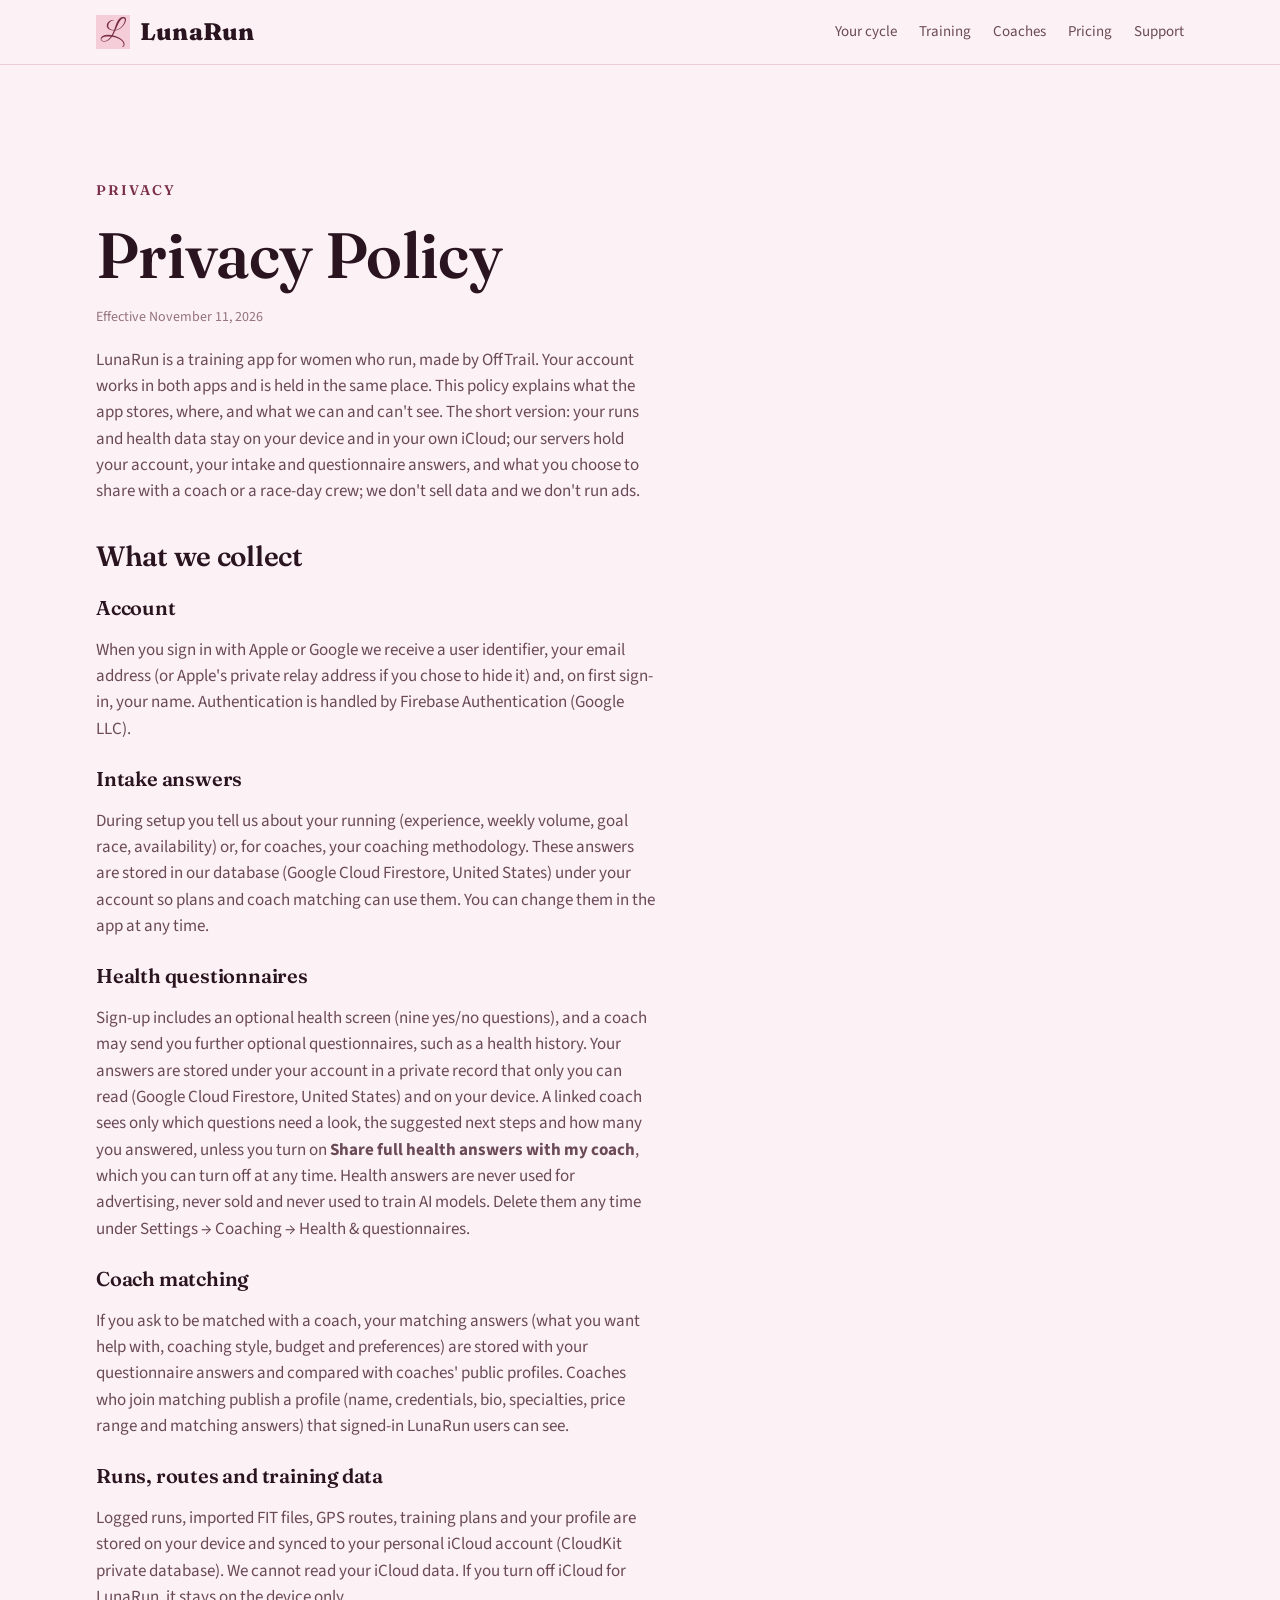
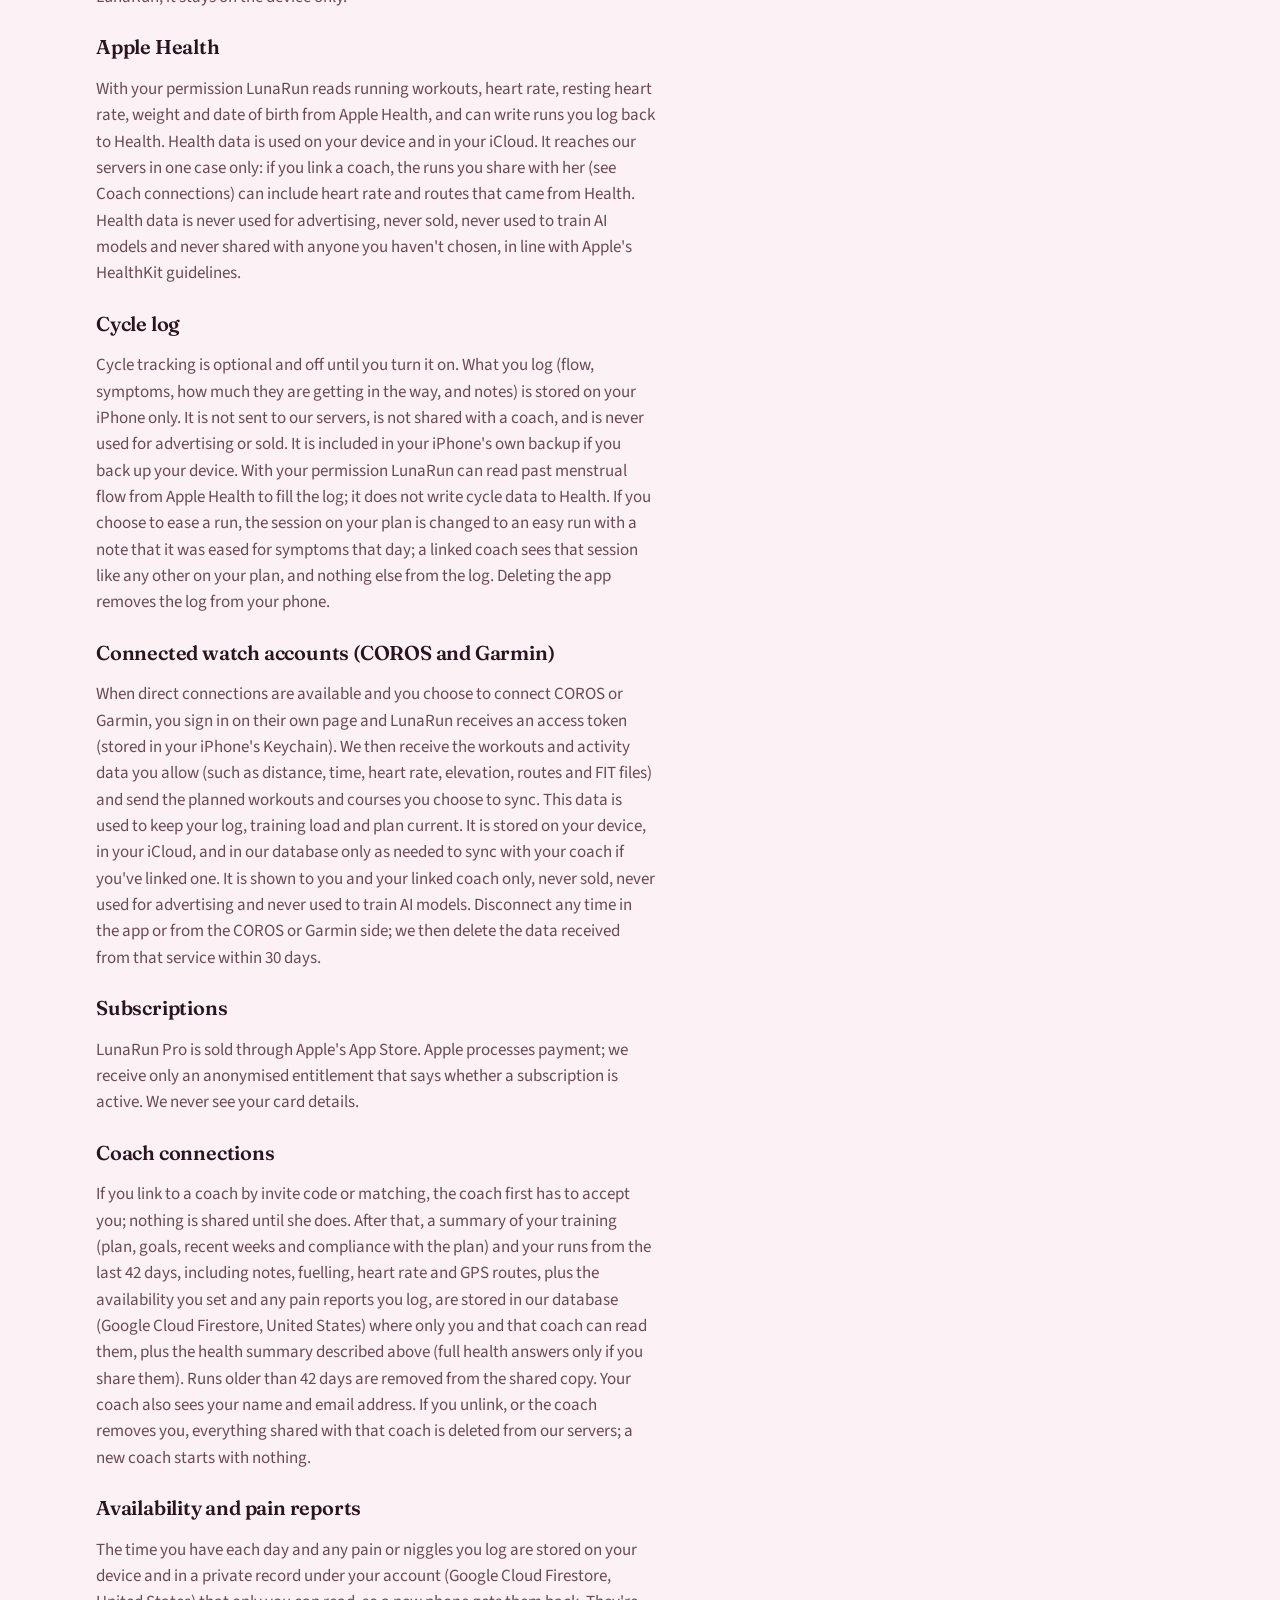
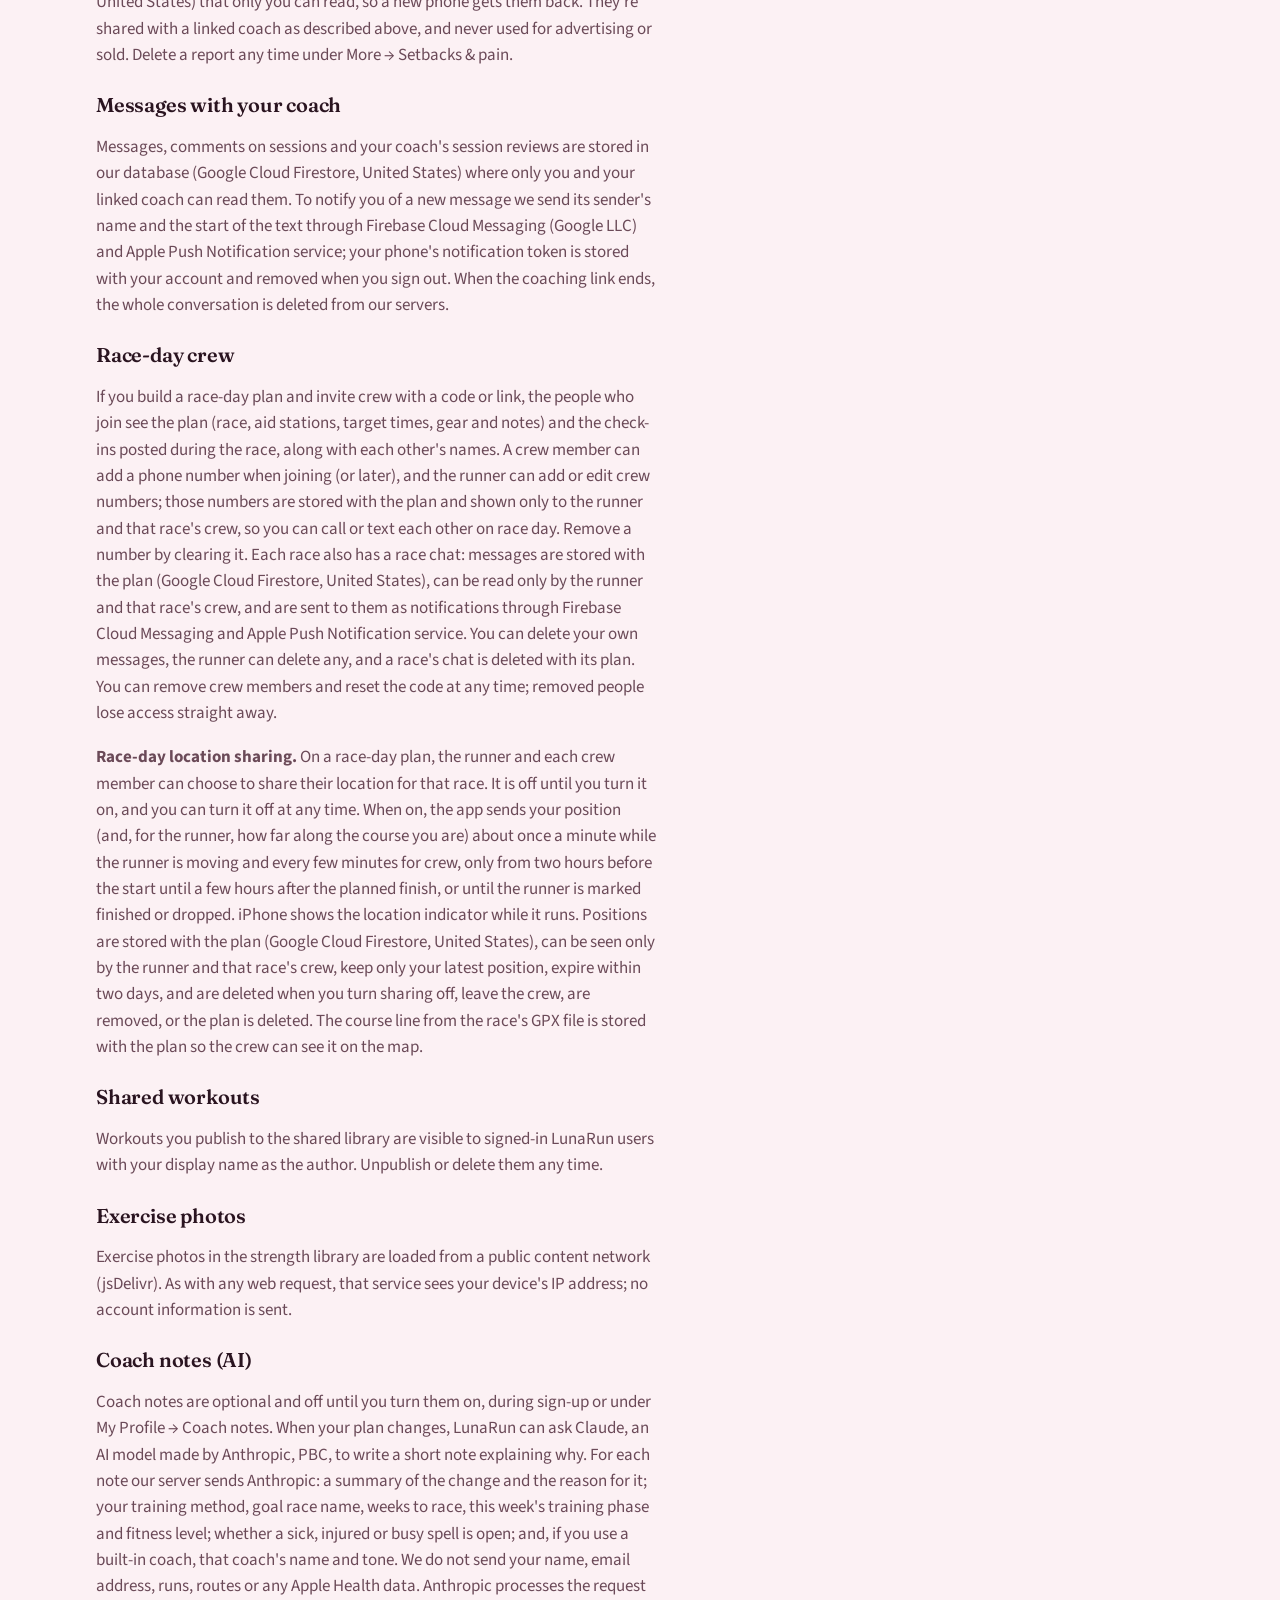
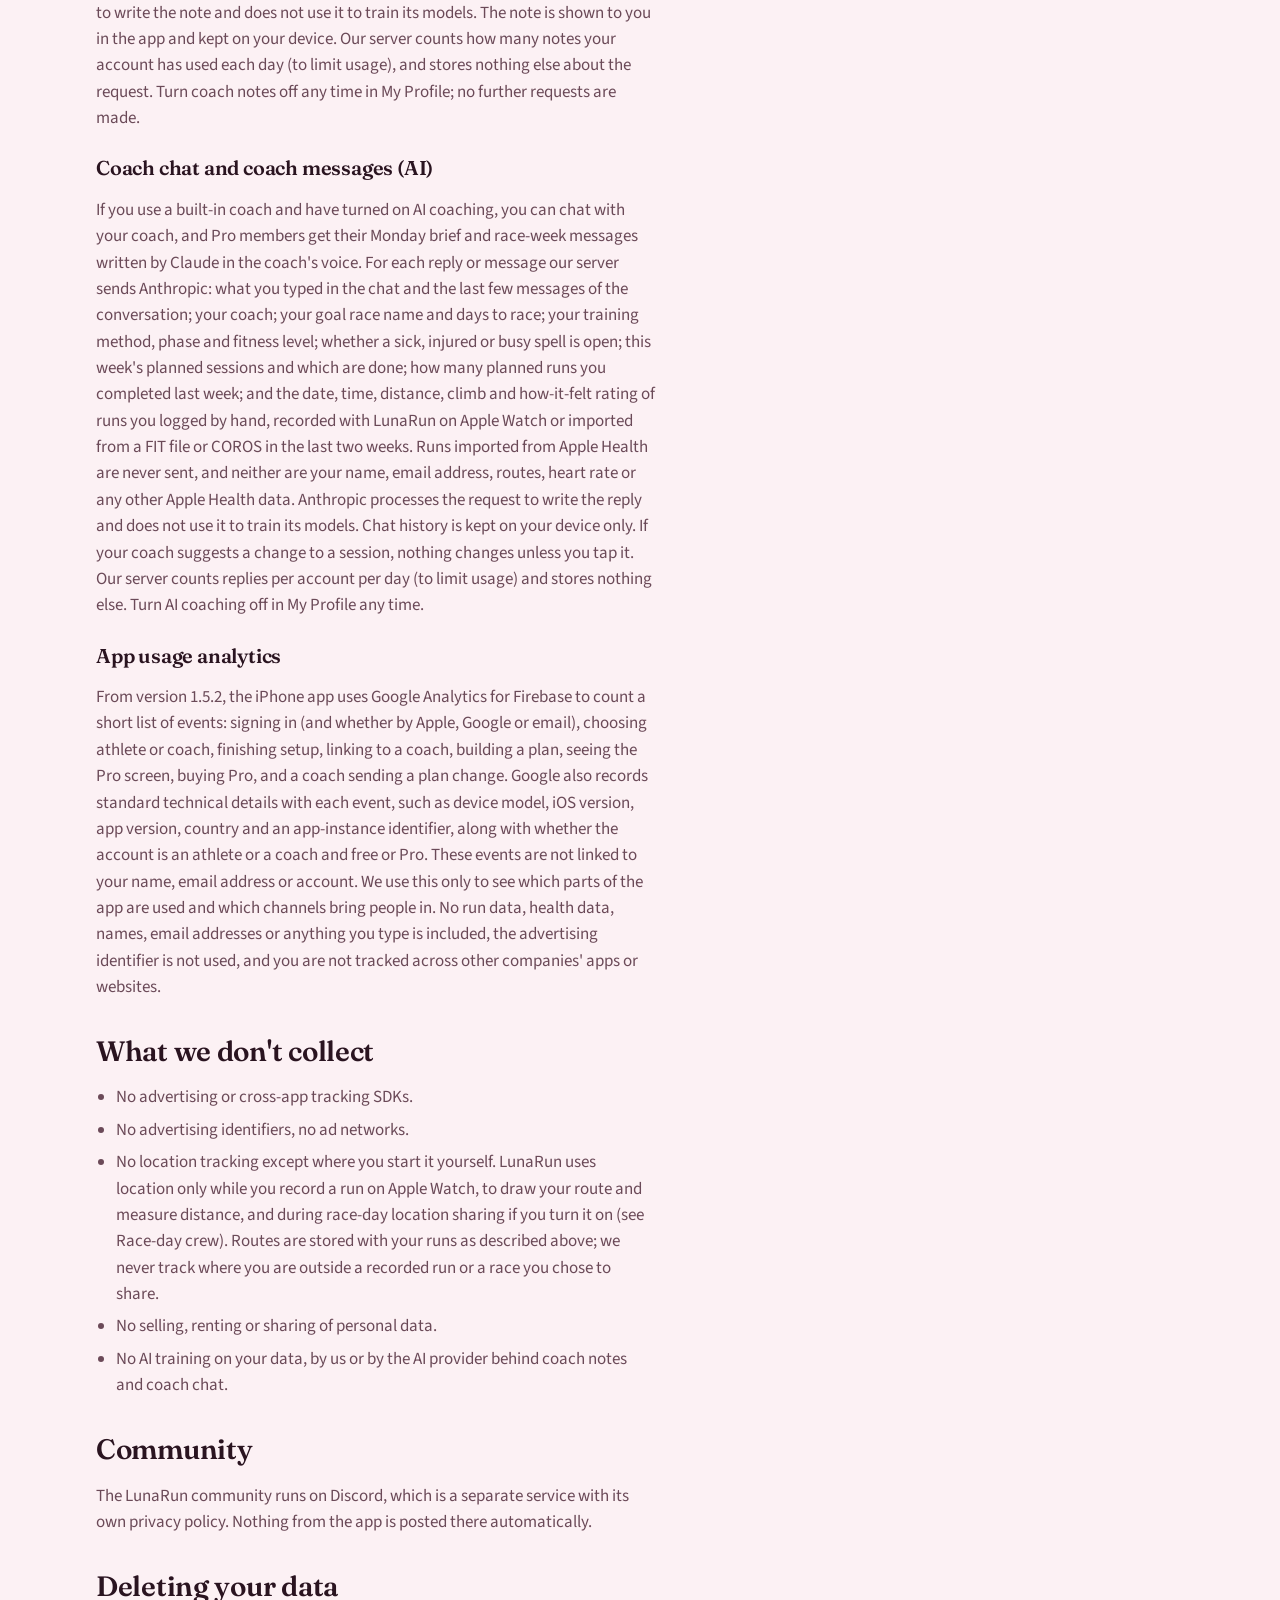
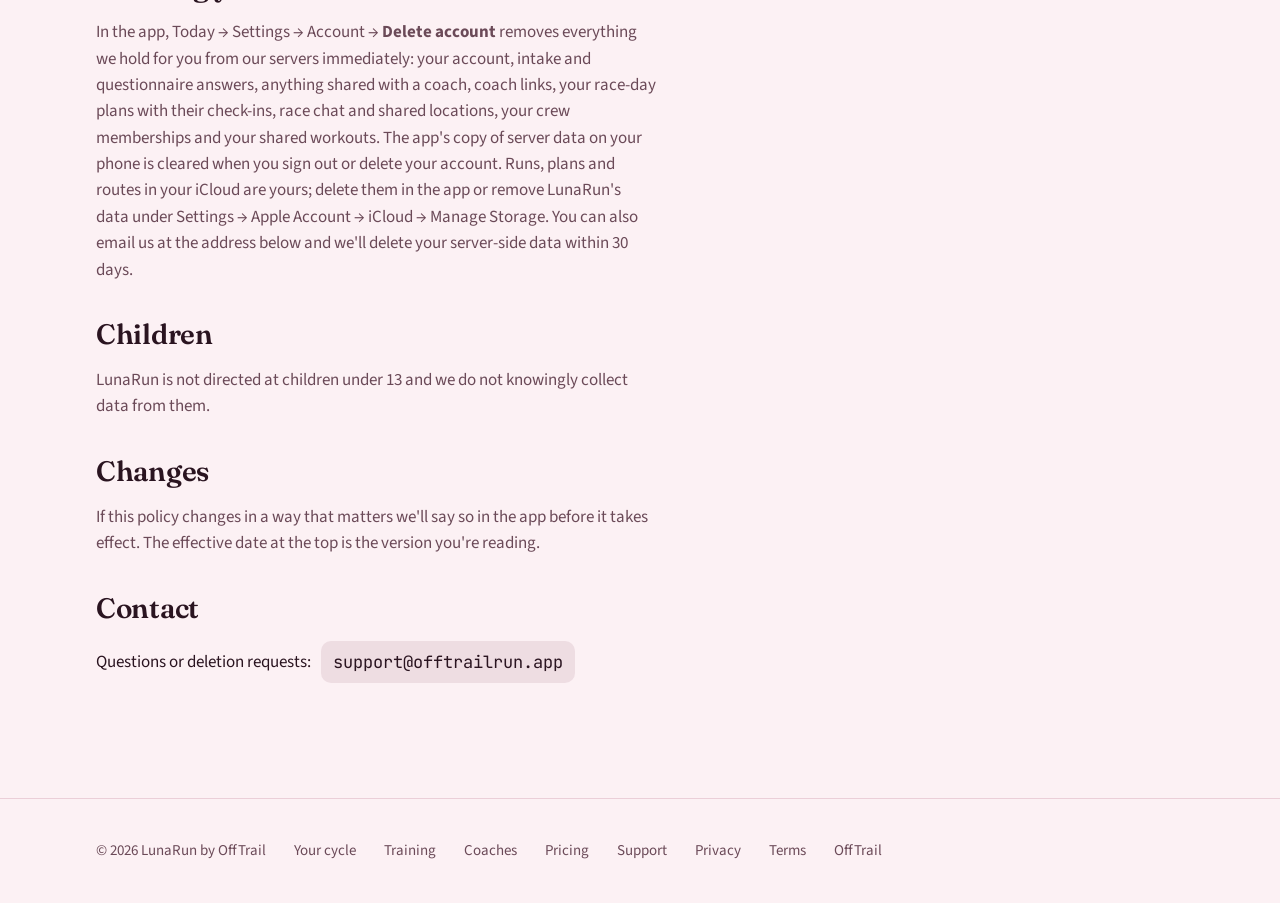
==== privacy.html @ 6b03f303 "LunaRun site" ====
<!doctype html>
<html lang="en">
<head>
<meta charset="utf-8">
<meta name="viewport" content="width=device-width, initial-scale=1, viewport-fit=cover">
<title>Privacy — LunaRun</title>
<meta name="description" content="What LunaRun stores, where, and who can see it. The cycle log stays on your iPhone.">
<meta property="og:title" content="Privacy — LunaRun">
<meta property="og:description" content="What LunaRun stores, where, and who can see it. The cycle log stays on your iPhone.">
<link rel="icon" href="favicon.png">
<link rel="apple-touch-icon" href="icon-180.png">
<link rel="preconnect" href="https://fonts.googleapis.com">
<link rel="preconnect" href="https://fonts.gstatic.com" crossorigin>
<link rel="stylesheet" href="https://fonts.googleapis.com/css2?family=Fraunces:opsz,wght@9..144,500;9..144,600&family=Source+Sans+3:wght@400;600&family=JetBrains+Mono:wght@500;700&display=swap">
<link rel="stylesheet" href="styles.css">
</head>
<body>
<div class="page">

<header class="nav">
  <div class="wrap">
    <a class="brand" href="index.html"><img src="logo.png" alt="" width="34" height="34">LunaRun</a>
    <nav class="nav-links" aria-label="Site">
      <a href="index.html#cycle">Your cycle</a>
      <a href="index.html#training">Training</a>
      <a href="index.html#coaches">Coaches</a>
      <a href="index.html#pricing">Pricing</a>
      <a href="support.html">Support</a>
    </nav>
  </div>
</header>


<section class="band">
  <div class="wrap">
    <div class="prose">
      <span class="eyebrow">Privacy</span>
      <h1>Privacy Policy</h1>
      <p class="updated">Effective November 11, 2026</p>

      <p>LunaRun is a training app for women who run, made by OffTrail. Your account works in both apps and is held in the same place. This policy explains what the app stores, where, and what we can and can't see. The short version: your runs and health data stay on your device and in your own iCloud; our servers hold your account, your intake and questionnaire answers, and what you choose to share with a coach or a race-day crew; we don't sell data and we don't run ads.</p>

      <h2>What we collect</h2>
      <h3>Account</h3>
      <p>When you sign in with Apple or Google we receive a user identifier, your email address (or Apple's private relay address if you chose to hide it) and, on first sign-in, your name. Authentication is handled by Firebase Authentication (Google LLC).</p>
      <h3>Intake answers</h3>
      <p>During setup you tell us about your running (experience, weekly volume, goal race, availability) or, for coaches, your coaching methodology. These answers are stored in our database (Google Cloud Firestore, United States) under your account so plans and coach matching can use them. You can change them in the app at any time.</p>
      <h3>Health questionnaires</h3>
      <p>Sign-up includes an optional health screen (nine yes/no questions), and a coach may send you further optional questionnaires, such as a health history. Your answers are stored under your account in a private record that only you can read (Google Cloud Firestore, United States) and on your device. A linked coach sees only which questions need a look, the suggested next steps and how many you answered, unless you turn on <strong>Share full health answers with my coach</strong>, which you can turn off at any time. Health answers are never used for advertising, never sold and never used to train AI models. Delete them any time under Settings → Coaching → Health &amp; questionnaires.</p>
      <h3>Coach matching</h3>
      <p>If you ask to be matched with a coach, your matching answers (what you want help with, coaching style, budget and preferences) are stored with your questionnaire answers and compared with coaches' public profiles. Coaches who join matching publish a profile (name, credentials, bio, specialties, price range and matching answers) that signed-in LunaRun users can see.</p>
      <h3>Runs, routes and training data</h3>
      <p>Logged runs, imported FIT files, GPS routes, training plans and your profile are stored on your device and synced to your personal iCloud account (CloudKit private database). We cannot read your iCloud data. If you turn off iCloud for LunaRun, it stays on the device only.</p>
      <h3>Apple Health</h3>
      <p>With your permission LunaRun reads running workouts, heart rate, resting heart rate, weight and date of birth from Apple Health, and can write runs you log back to Health. Health data is used on your device and in your iCloud. It reaches our servers in one case only: if you link a coach, the runs you share with her (see Coach connections) can include heart rate and routes that came from Health. Health data is never used for advertising, never sold, never used to train AI models and never shared with anyone you haven't chosen, in line with Apple's HealthKit guidelines.</p>
      <h3>Cycle log</h3>
      <p>Cycle tracking is optional and off until you turn it on. What you log (flow, symptoms, how much they are getting in the way, and notes) is stored on your iPhone only. It is not sent to our servers, is not shared with a coach, and is never used for advertising or sold. It is included in your iPhone's own backup if you back up your device. With your permission LunaRun can read past menstrual flow from Apple Health to fill the log; it does not write cycle data to Health. If you choose to ease a run, the session on your plan is changed to an easy run with a note that it was eased for symptoms that day; a linked coach sees that session like any other on your plan, and nothing else from the log. Deleting the app removes the log from your phone.</p>
      <h3>Connected watch accounts (COROS and Garmin)</h3>
      <p>When direct connections are available and you choose to connect COROS or Garmin, you sign in on their own page and LunaRun receives an access token (stored in your iPhone's Keychain). We then receive the workouts and activity data you allow (such as distance, time, heart rate, elevation, routes and FIT files) and send the planned workouts and courses you choose to sync. This data is used to keep your log, training load and plan current. It is stored on your device, in your iCloud, and in our database only as needed to sync with your coach if you've linked one. It is shown to you and your linked coach only, never sold, never used for advertising and never used to train AI models. Disconnect any time in the app or from the COROS or Garmin side; we then delete the data received from that service within 30 days.</p>
      <h3>Subscriptions</h3>
      <p>LunaRun Pro is sold through Apple's App Store. Apple processes payment; we receive only an anonymised entitlement that says whether a subscription is active. We never see your card details.</p>
      <h3>Coach connections</h3>
      <p>If you link to a coach by invite code or matching, the coach first has to accept you; nothing is shared until she does. After that, a summary of your training (plan, goals, recent weeks and compliance with the plan) and your runs from the last 42 days, including notes, fuelling, heart rate and GPS routes, plus the availability you set and any pain reports you log, are stored in our database (Google Cloud Firestore, United States) where only you and that coach can read them, plus the health summary described above (full health answers only if you share them). Runs older than 42 days are removed from the shared copy. Your coach also sees your name and email address. If you unlink, or the coach removes you, everything shared with that coach is deleted from our servers; a new coach starts with nothing.</p>
      <h3>Availability and pain reports</h3>
      <p>The time you have each day and any pain or niggles you log are stored on your device and in a private record under your account (Google Cloud Firestore, United States) that only you can read, so a new phone gets them back. They're shared with a linked coach as described above, and never used for advertising or sold. Delete a report any time under More → Setbacks &amp; pain.</p>
      <h3>Messages with your coach</h3>
      <p>Messages, comments on sessions and your coach's session reviews are stored in our database (Google Cloud Firestore, United States) where only you and your linked coach can read them. To notify you of a new message we send its sender's name and the start of the text through Firebase Cloud Messaging (Google LLC) and Apple Push Notification service; your phone's notification token is stored with your account and removed when you sign out. When the coaching link ends, the whole conversation is deleted from our servers.</p>
      <h3>Race-day crew</h3>
      <p>If you build a race-day plan and invite crew with a code or link, the people who join see the plan (race, aid stations, target times, gear and notes) and the check-ins posted during the race, along with each other's names. A crew member can add a phone number when joining (or later), and the runner can add or edit crew numbers; those numbers are stored with the plan and shown only to the runner and that race's crew, so you can call or text each other on race day. Remove a number by clearing it. Each race also has a race chat: messages are stored with the plan (Google Cloud Firestore, United States), can be read only by the runner and that race's crew, and are sent to them as notifications through Firebase Cloud Messaging and Apple Push Notification service. You can delete your own messages, the runner can delete any, and a race's chat is deleted with its plan. You can remove crew members and reset the code at any time; removed people lose access straight away.</p>
      <p><strong>Race-day location sharing.</strong> On a race-day plan, the runner and each crew member can choose to share their location for that race. It is off until you turn it on, and you can turn it off at any time. When on, the app sends your position (and, for the runner, how far along the course you are) about once a minute while the runner is moving and every few minutes for crew, only from two hours before the start until a few hours after the planned finish, or until the runner is marked finished or dropped. iPhone shows the location indicator while it runs. Positions are stored with the plan (Google Cloud Firestore, United States), can be seen only by the runner and that race's crew, keep only your latest position, expire within two days, and are deleted when you turn sharing off, leave the crew, are removed, or the plan is deleted. The course line from the race's GPX file is stored with the plan so the crew can see it on the map.</p>
      <h3>Shared workouts</h3>
      <p>Workouts you publish to the shared library are visible to signed-in LunaRun users with your display name as the author. Unpublish or delete them any time.</p>
      <h3>Exercise photos</h3>
      <p>Exercise photos in the strength library are loaded from a public content network (jsDelivr). As with any web request, that service sees your device's IP address; no account information is sent.</p>
      <h3>Coach notes (AI)</h3>
      <p>Coach notes are optional and off until you turn them on, during sign-up or under My Profile → Coach notes. When your plan changes, LunaRun can ask Claude, an AI model made by Anthropic, PBC, to write a short note explaining why. For each note our server sends Anthropic: a summary of the change and the reason for it; your training method, goal race name, weeks to race, this week's training phase and fitness level; whether a sick, injured or busy spell is open; and, if you use a built-in coach, that coach's name and tone. We do not send your name, email address, runs, routes or any Apple Health data. Anthropic processes the request to write the note and does not use it to train its models. The note is shown to you in the app and kept on your device. Our server counts how many notes your account has used each day (to limit usage), and stores nothing else about the request. Turn coach notes off any time in My Profile; no further requests are made.</p>

      <h3>Coach chat and coach messages (AI)</h3>
      <p>If you use a built-in coach and have turned on AI coaching, you can chat with your coach, and Pro members get their Monday brief and race-week messages written by Claude in the coach's voice. For each reply or message our server sends Anthropic: what you typed in the chat and the last few messages of the conversation; your coach; your goal race name and days to race; your training method, phase and fitness level; whether a sick, injured or busy spell is open; this week's planned sessions and which are done; how many planned runs you completed last week; and the date, time, distance, climb and how-it-felt rating of runs you logged by hand, recorded with LunaRun on Apple Watch or imported from a FIT file or COROS in the last two weeks. Runs imported from Apple Health are never sent, and neither are your name, email address, routes, heart rate or any other Apple Health data. Anthropic processes the request to write the reply and does not use it to train its models. Chat history is kept on your device only. If your coach suggests a change to a session, nothing changes unless you tap it. Our server counts replies per account per day (to limit usage) and stores nothing else. Turn AI coaching off in My Profile any time.</p>

      <h3>App usage analytics</h3>
      <p>From version 1.5.2, the iPhone app uses Google Analytics for Firebase to count a short list of events: signing in (and whether by Apple, Google or email), choosing athlete or coach, finishing setup, linking to a coach, building a plan, seeing the Pro screen, buying Pro, and a coach sending a plan change. Google also records standard technical details with each event, such as device model, iOS version, app version, country and an app-instance identifier, along with whether the account is an athlete or a coach and free or Pro. These events are not linked to your name, email address or account. We use this only to see which parts of the app are used and which channels bring people in. No run data, health data, names, email addresses or anything you type is included, the advertising identifier is not used, and you are not tracked across other companies' apps or websites.</p>

      <h2>What we don't collect</h2>
      <ul>
        <li>No advertising or cross-app tracking SDKs.</li>
        <li>No advertising identifiers, no ad networks.</li>
        <li>No location tracking except where you start it yourself. LunaRun uses location only while you record a run on Apple Watch, to draw your route and measure distance, and during race-day location sharing if you turn it on (see Race-day crew). Routes are stored with your runs as described above; we never track where you are outside a recorded run or a race you chose to share.</li>
        <li>No selling, renting or sharing of personal data.</li>
        <li>No AI training on your data, by us or by the AI provider behind coach notes and coach chat.</li>
      </ul>

      <h2>Community</h2>
      <p>The LunaRun community runs on Discord, which is a separate service with its own privacy policy. Nothing from the app is posted there automatically.</p>

      <h2>Deleting your data</h2>
      <p>In the app, Today → Settings → Account → <strong>Delete account</strong> removes everything we hold for you from our servers immediately: your account, intake and questionnaire answers, anything shared with a coach, coach links, your race-day plans with their check-ins, race chat and shared locations, your crew memberships and your shared workouts. The app's copy of server data on your phone is cleared when you sign out or delete your account. Runs, plans and routes in your iCloud are yours; delete them in the app or remove LunaRun's data under Settings → Apple Account → iCloud → Manage Storage. You can also email us at the address below and we'll delete your server-side data within 30 days.</p>

      <h2>Children</h2>
      <p>LunaRun is not directed at children under 13 and we do not knowingly collect data from them.</p>

      <h2>Changes</h2>
      <p>If this policy changes in a way that matters we'll say so in the app before it takes effect. The effective date at the top is the version you're reading.</p>

      <h2>Contact</h2>
      <div class="contact"><span>Questions or deletion requests:</span><span class="addr">support@offtrailrun.app</span></div>
    </div>
  </div>
</section>


<footer class="footer">
  <div class="wrap">
    <span>© 2026 LunaRun by OffTrail</span>
    <a href="index.html#cycle">Your cycle</a>
    <a href="index.html#training">Training</a>
    <a href="index.html#coaches">Coaches</a>
    <a href="index.html#pricing">Pricing</a>
    <a href="support.html">Support</a>
    <a href="privacy.html">Privacy</a>
    <a href="terms.html">Terms</a>
    <a href="https://offtrailrun.app/">OffTrail</a>
  </div>
</footer>

</div>
</body>
</html>
---- styles.css ----
/* LunaRun — site styles.
   Layout: a single column of full-width bands over a topographic map canvas;
   content sits in a 1120px measure, phone-first.
   Dark-first (the app is dark); a light theme follows the viewer's setting. */

/* LunaRun palette, from the app's Theme: plum on blush in light, blush on
   deep plum in dark. Light-first; dark follows the viewer's setting. */
:root {
  --bg: #FCF1F4; --bg-2: #F7E4EA; --surface: #FFFFFF; --line: #EBCFD8;
  --fg: #2A1420; --fg-2: #6B4A58; --fg-3: #94727F;
  --accent: #7A2E4A; --accent-ink: #FFFFFF; --accent-soft: rgba(122, 46, 74, 0.10);
  --good: #10B981; --info: #3B82F6; --topo: rgba(122, 46, 74, 0.10);
  --display: "Fraunces", Georgia, "Times New Roman", serif;
  --body: "Source Sans 3", "Helvetica Neue", Arial, sans-serif;
  --mono: "JetBrains Mono", "SF Mono", Menlo, Consolas, monospace;
  --measure: 1120px; --radius: 18px;
  color-scheme: light;
}
@media (prefers-color-scheme: dark) {
  :root:not([data-theme="light"]) {
    --bg: #1A0F14; --bg-2: #22141B; --surface: #2B1922; --line: #45293A;
    --fg: #FBEFF3; --fg-2: #CDAFBB; --fg-3: #94727F;
    --accent: #F2A7BE; --accent-ink: #2A0F1B; --accent-soft: rgba(242, 167, 190, 0.14); --topo: rgba(242, 167, 190, 0.10);
    color-scheme: dark;
  }
}
:root[data-theme="dark"] {
  --bg: #1A0F14; --bg-2: #22141B; --surface: #2B1922; --line: #45293A;
  --fg: #FBEFF3; --fg-2: #CDAFBB; --fg-3: #94727F;
  --accent: #F2A7BE; --accent-ink: #2A0F1B; --accent-soft: rgba(242, 167, 190, 0.14); --topo: rgba(242, 167, 190, 0.10);
  color-scheme: dark;
}

* { box-sizing: border-box; }
html { scroll-behavior: smooth; }
body {
  margin: 0;
  background: var(--bg);
  color: var(--fg);
  font-family: var(--body);
  font-size: 17px;
  line-height: 1.55;
  -webkit-font-smoothing: antialiased;
}
img { max-width: 100%; height: auto; display: block; }
a { color: inherit; }
h1, h2, h3 { font-family: var(--display); line-height: 1.08; margin: 0; text-wrap: balance; letter-spacing: -0.01em; }
h1 { font-size: clamp(40px, 7vw, 80px); font-weight: 600; }
h2 { font-size: clamp(28px, 4.2vw, 46px); font-weight: 600; }
h3 { font-size: 22px; font-weight: 600; }
p { margin: 0; }
.muted { color: var(--fg-2); }
.mono { font-family: var(--mono); font-variant-numeric: tabular-nums; }
.eyebrow {
  font-family: var(--display); font-weight: 600; text-transform: uppercase;
  letter-spacing: 0.14em; font-size: 14px; color: var(--accent);
}

/* Topo canvas sits behind everything */
#topo { position: fixed; inset: 0; width: 100%; height: 100%; z-index: 0; pointer-events: none; }
.page { position: relative; z-index: 1; }

/* Bands and measure */
.band { padding-block: clamp(56px, 9vw, 120px); }
.band.raised { background: color-mix(in srgb, var(--bg-2) 82%, transparent); border-block: 1px solid var(--line); }
.wrap {
  max-width: var(--measure); margin-inline: auto;
  padding-left: max(16px, env(safe-area-inset-left, 0px));
  padding-right: max(16px, env(safe-area-inset-right, 0px));
}

/* Nav */
.nav {
  position: sticky; top: env(safe-area-inset-top, 0px); z-index: 20;
  background: color-mix(in srgb, var(--bg) 78%, transparent);
  backdrop-filter: blur(14px); -webkit-backdrop-filter: blur(14px);
  border-bottom: 1px solid var(--line);
}
.nav .wrap { display: flex; align-items: center; gap: 24px; height: 64px; }
.brand { display: flex; align-items: center; gap: 10px; text-decoration: none; font-family: var(--display); font-weight: 800; font-size: 24px; letter-spacing: 0.01em; }
.brand img { width: 34px; height: 34px; }
.nav-links { display: flex; gap: 22px; margin-left: auto; font-size: 15px; }
.nav-links a { text-decoration: none; color: var(--fg-2); }
.nav-links a:hover { color: var(--fg); }
@media (max-width: 720px) { .nav-links { display: none; } }

/* Buttons */
.btn {
  display: inline-flex; align-items: center; gap: 8px; text-decoration: none;
  font-family: var(--display); font-weight: 700; font-size: 18px; letter-spacing: 0.02em;
  padding: 12px 20px; border-radius: 999px; border: 1px solid transparent; cursor: pointer;
}
.btn-primary { background: var(--accent); color: var(--accent-ink); }
.btn-primary:hover { filter: brightness(1.08); }
.btn-ghost { border-color: var(--line); color: var(--fg); background: color-mix(in srgb, var(--surface) 60%, transparent); }
.btn-ghost:hover { border-color: var(--fg-3); }
.btn:focus-visible, a:focus-visible { outline: 2px solid var(--accent); outline-offset: 3px; }

/* Hero */
.hero .wrap { display: grid; grid-template-columns: 1.15fr 0.85fr; gap: 48px; align-items: center; }
.hero-copy { display: grid; gap: 22px; }
.hero-copy p.lead { font-size: 21px; max-width: 34ch; color: var(--fg-2); }
.hero-ctas { display: flex; flex-wrap: wrap; gap: 12px; }
.hero-note { font-size: 14px; color: var(--fg-3); }
.phone { justify-self: center; width: min(320px, 80vw); position: relative; }
.phone img { border-radius: 40px; border: 1px solid var(--line); box-shadow: 0 30px 80px rgba(0,0,0,0.45); }
.phone::after {
  content: ""; position: absolute; inset: -14% -20% auto; height: 60%;
  background: radial-gradient(closest-side, var(--accent-soft), transparent 70%); z-index: -1;
}
@media (max-width: 860px) { .hero .wrap { grid-template-columns: 1fr; } .phone { margin-top: 12px; } }

/* Feature grid */
.grid { display: grid; gap: 18px; grid-template-columns: repeat(3, minmax(0, 1fr)); }
@media (max-width: 900px) { .grid { grid-template-columns: repeat(2, minmax(0, 1fr)); } }
@media (max-width: 560px) { .grid { grid-template-columns: 1fr; } }
.card {
  background: color-mix(in srgb, var(--surface) 92%, transparent);
  border: 1px solid var(--line); border-radius: var(--radius); padding: 24px;
  display: grid; gap: 10px; align-content: start; min-width: 0;
}
.card .ic {
  width: 44px; height: 44px; border-radius: 12px; display: grid; place-items: center;
  background: var(--accent-soft); color: var(--accent); font-family: var(--mono); font-weight: 700;
}
.card p { color: var(--fg-2); font-size: 16px; }
.section-head { display: grid; gap: 12px; max-width: 60ch; margin-bottom: 40px; }
.section-head p { color: var(--fg-2); font-size: 19px; }

/* Data strip: real units from the methodology */
.strip { display: grid; grid-template-columns: repeat(4, minmax(0,1fr)); gap: 18px; }
@media (max-width: 760px) { .strip { grid-template-columns: repeat(2, minmax(0,1fr)); } }
.stat { border-left: 2px solid var(--accent); padding-left: 16px; display: grid; gap: 4px; }
.stat .n { font-family: var(--display); font-weight: 800; font-size: 44px; line-height: 1; font-variant-numeric: tabular-nums; }
.stat .l { color: var(--fg-2); font-size: 15px; }

/* Two-up (screens + copy) */
.twoup { display: grid; grid-template-columns: 1fr 1fr; gap: 48px; align-items: center; }
.twoup.flip > :first-child { order: 2; }
@media (max-width: 860px) { .twoup { grid-template-columns: 1fr; } .twoup.flip > :first-child { order: 0; } }
.shots { display: flex; gap: 16px; justify-content: center; }
.shots img { width: min(240px, 42vw); border-radius: 28px; border: 1px solid var(--line); box-shadow: 0 20px 50px rgba(0,0,0,0.35); }
.shots img:nth-child(2) { transform: translateY(28px); }
.copy { display: grid; gap: 14px; }
.copy ul { margin: 6px 0 0; padding-left: 18px; color: var(--fg-2); display: grid; gap: 6px; }

/* Pricing */
.plans { display: grid; grid-template-columns: repeat(3, minmax(0,1fr)); gap: 18px; }
@media (max-width: 860px) { .plans { grid-template-columns: 1fr; } }
.plan { position: relative; }
.plan.featured { border-color: var(--accent); box-shadow: 0 0 0 4px var(--accent-soft); }
.plan .price { font-family: var(--display); font-weight: 800; font-size: 48px; line-height: 1; }
.plan .price small { font-size: 18px; font-weight: 600; color: var(--fg-2); }
.plan ul { margin: 8px 0 0; padding-left: 18px; color: var(--fg-2); display: grid; gap: 6px; font-size: 16px; }
.tag { position: absolute; top: -12px; right: 18px; background: var(--accent); color: var(--accent-ink); font-family: var(--display); font-weight: 700; font-size: 13px; letter-spacing: 0.1em; text-transform: uppercase; padding: 4px 10px; border-radius: 999px; }

/* Footer */
.footer { border-top: 1px solid var(--line); padding-block: 40px; font-size: 15px; color: var(--fg-2); }
.footer .wrap { display: flex; flex-wrap: wrap; gap: 18px 28px; align-items: center; }
.footer a { color: var(--fg-2); text-decoration: none; }
.footer a:hover { color: var(--fg); }
.footer .spacer { flex: 1; }

/* Prose pages (privacy, terms, support) */
.prose { max-width: 70ch; display: grid; gap: 18px; }
.prose h1 { font-size: clamp(40px, 6vw, 64px); }
.prose h2 { font-size: 28px; margin-top: 18px; }
.prose h3 { font-size: 20px; margin-top: 8px; }
.prose p, .prose li { color: var(--fg-2); }
.prose ul { padding-left: 20px; display: grid; gap: 6px; margin: 0; }
.prose .updated { color: var(--fg-3); font-size: 14px; }
.prose code { font-family: var(--mono); font-size: 0.92em; background: var(--accent-soft); padding: 1px 6px; border-radius: 6px; color: var(--fg); }
.faq details { border: 1px solid var(--line); border-radius: 12px; padding: 14px 18px; background: color-mix(in srgb, var(--surface) 92%, transparent); }
.faq summary { cursor: pointer; font-weight: 600; color: var(--fg); font-size: 17px; }
.faq details p { margin-top: 10px; }
.faq { display: grid; gap: 10px; }
.contact { display: flex; flex-wrap: wrap; gap: 10px; align-items: center; }
.contact .addr { font-family: var(--mono); background: var(--accent-soft); padding: 8px 12px; border-radius: 10px; user-select: all; }

@media (prefers-reduced-motion: reduce) { html { scroll-behavior: auto; } #topo { display: none; } }

/* LunaRun additions */
.moons { display: flex; gap: clamp(8px, 2vw, 18px); justify-content: center; align-items: center; flex-wrap: wrap; }
.moons svg { width: clamp(40px, 9vw, 76px); height: auto; }
.moons .lit { fill: var(--accent); } .moons .dark { fill: var(--accent-soft); stroke: var(--line); }
.hero-art { display: grid; gap: 22px; justify-items: center; }
.hero-art img { width: min(220px, 50vw); border-radius: 48px; box-shadow: 0 30px 60px -30px rgba(122,46,74,.55); }
.byline { font-size: 14px; color: var(--fg-3); }
.coachlist { display: grid; gap: 14px; grid-template-columns: repeat(5, minmax(0,1fr)); }
@media (max-width: 900px) { .coachlist { grid-template-columns: repeat(2, minmax(0,1fr)); } }
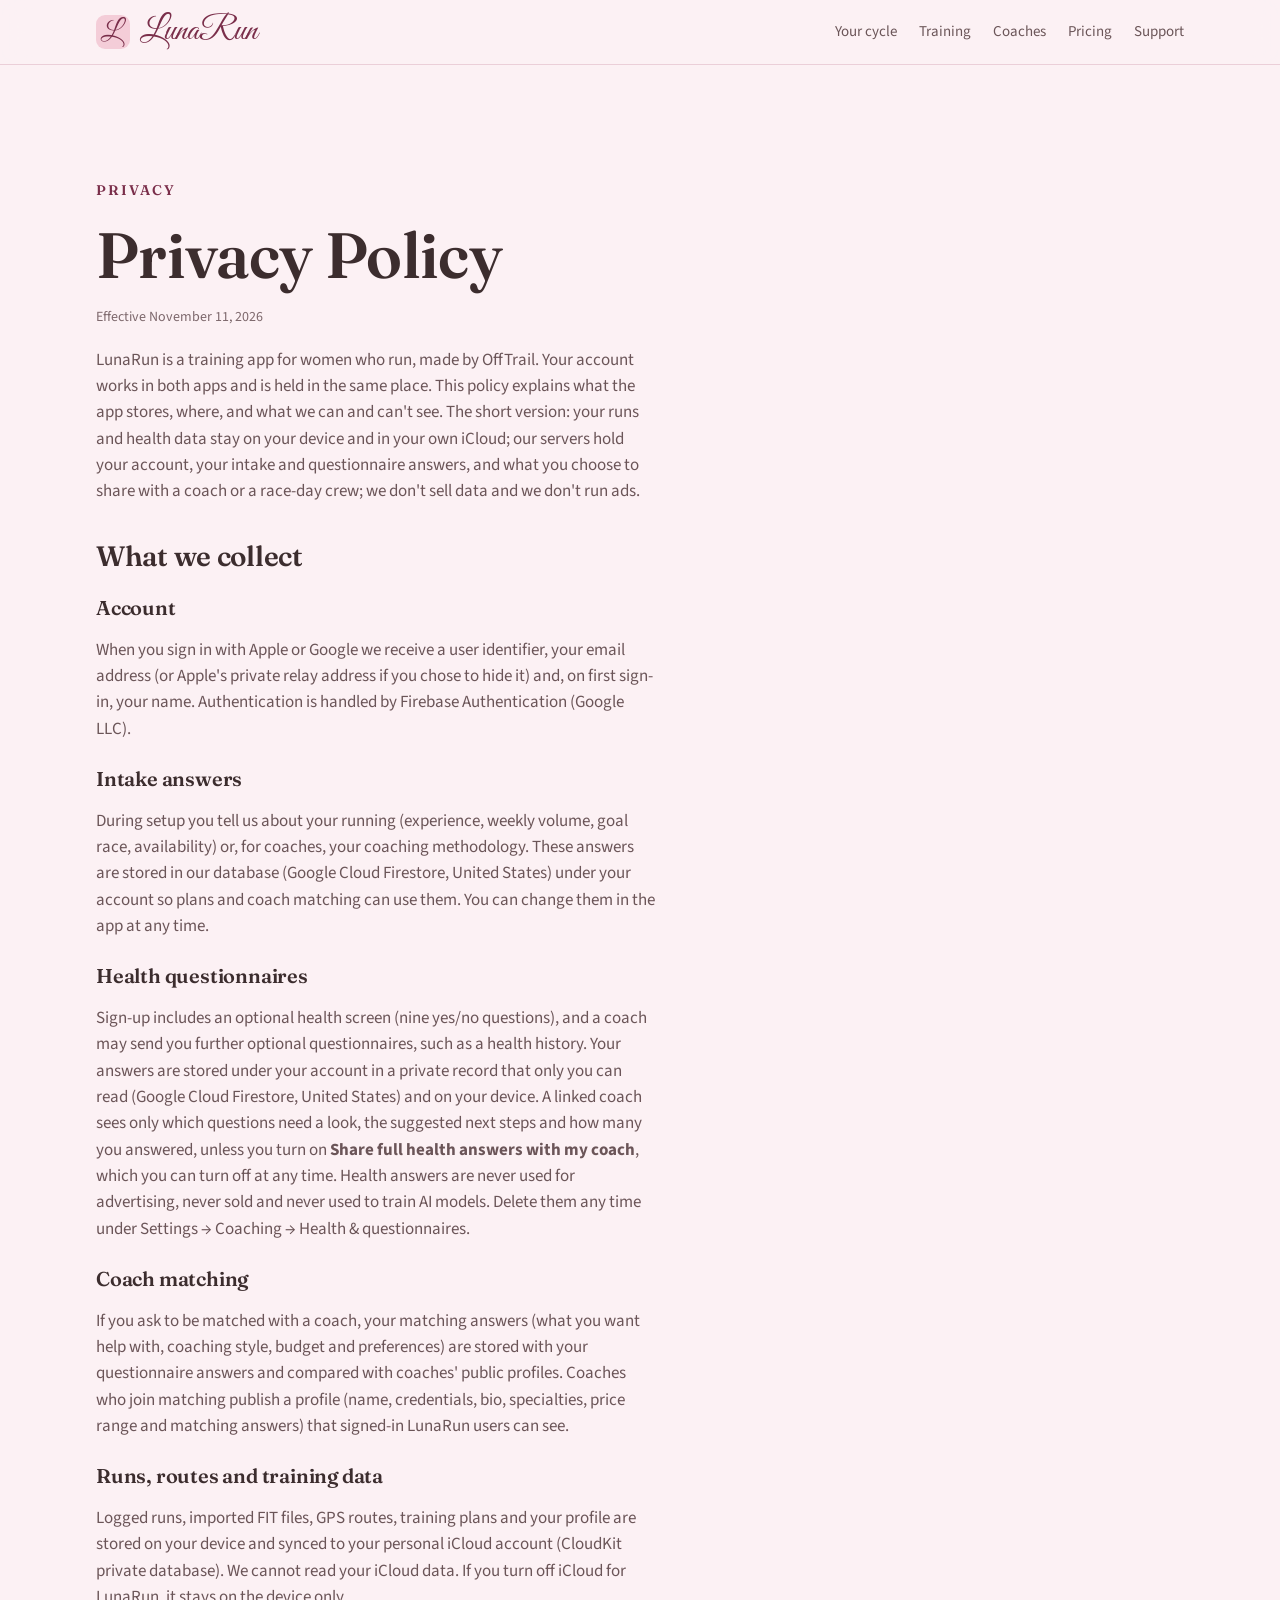
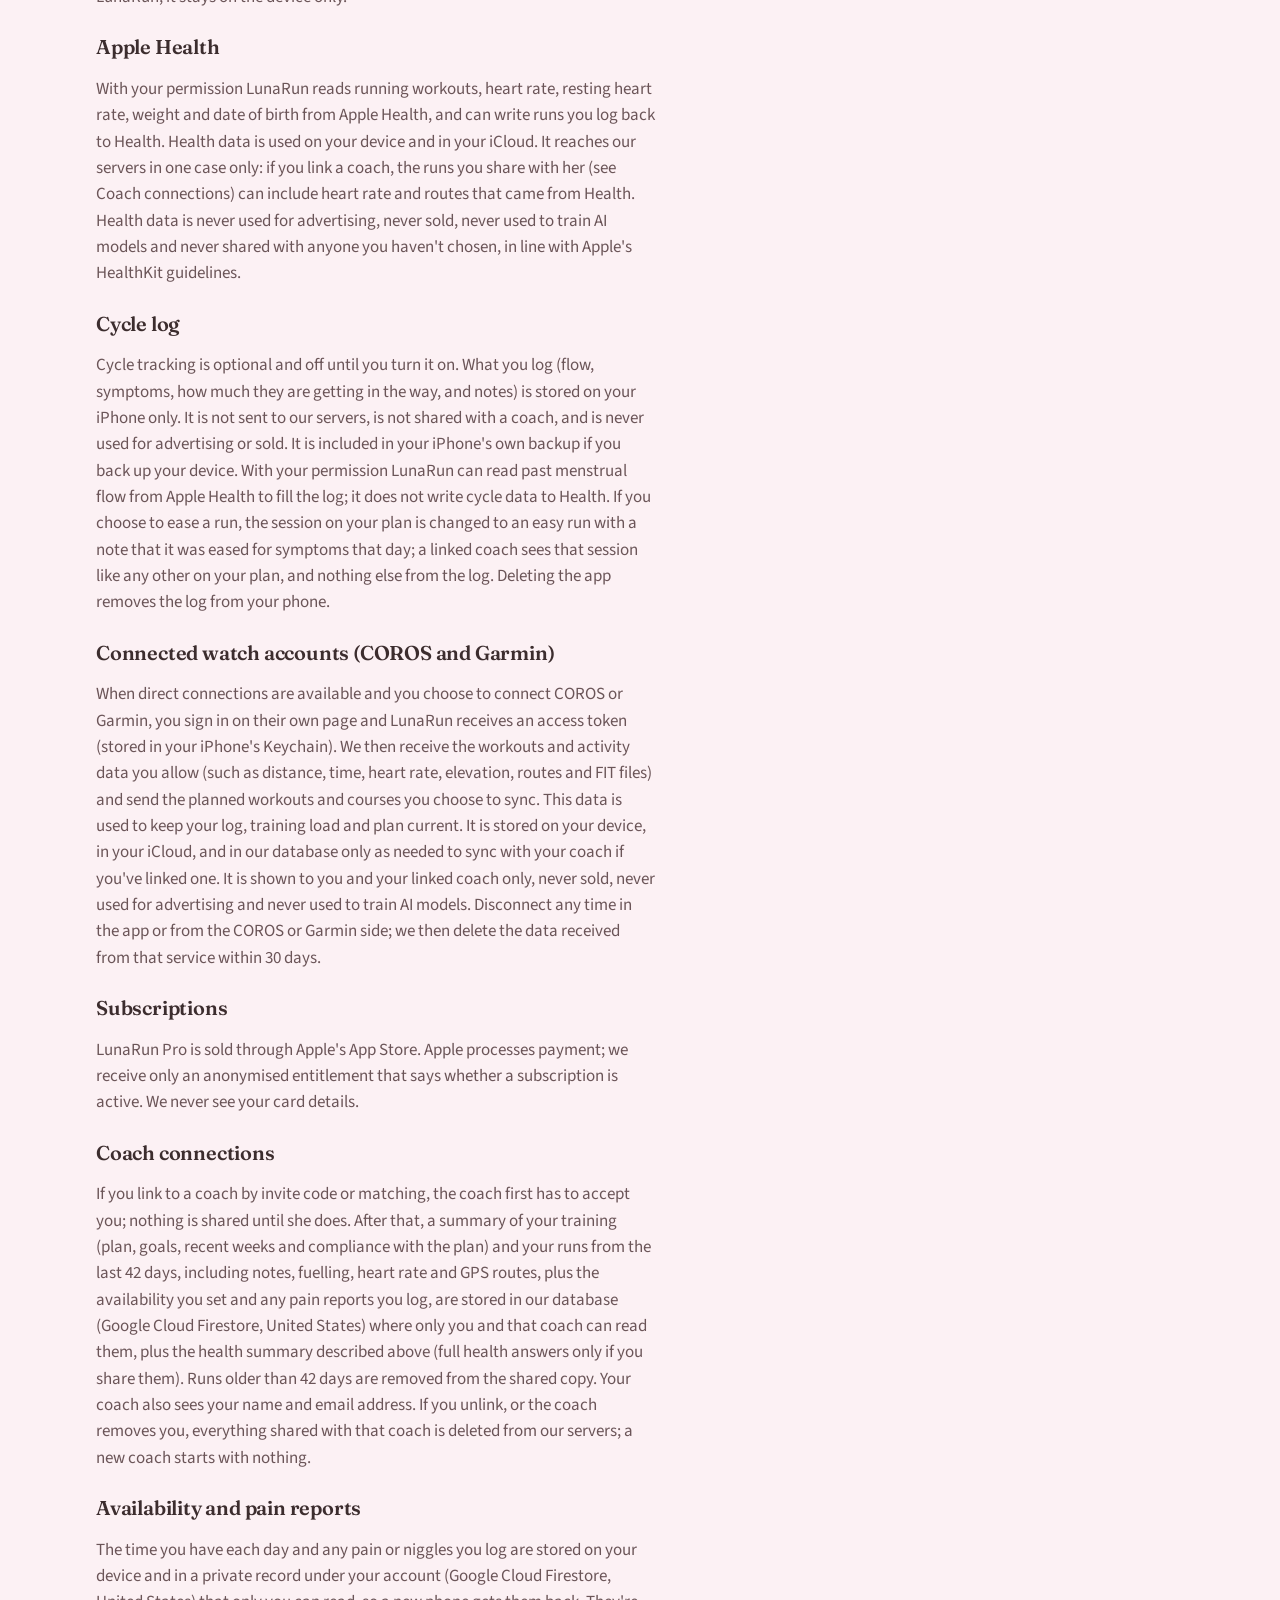
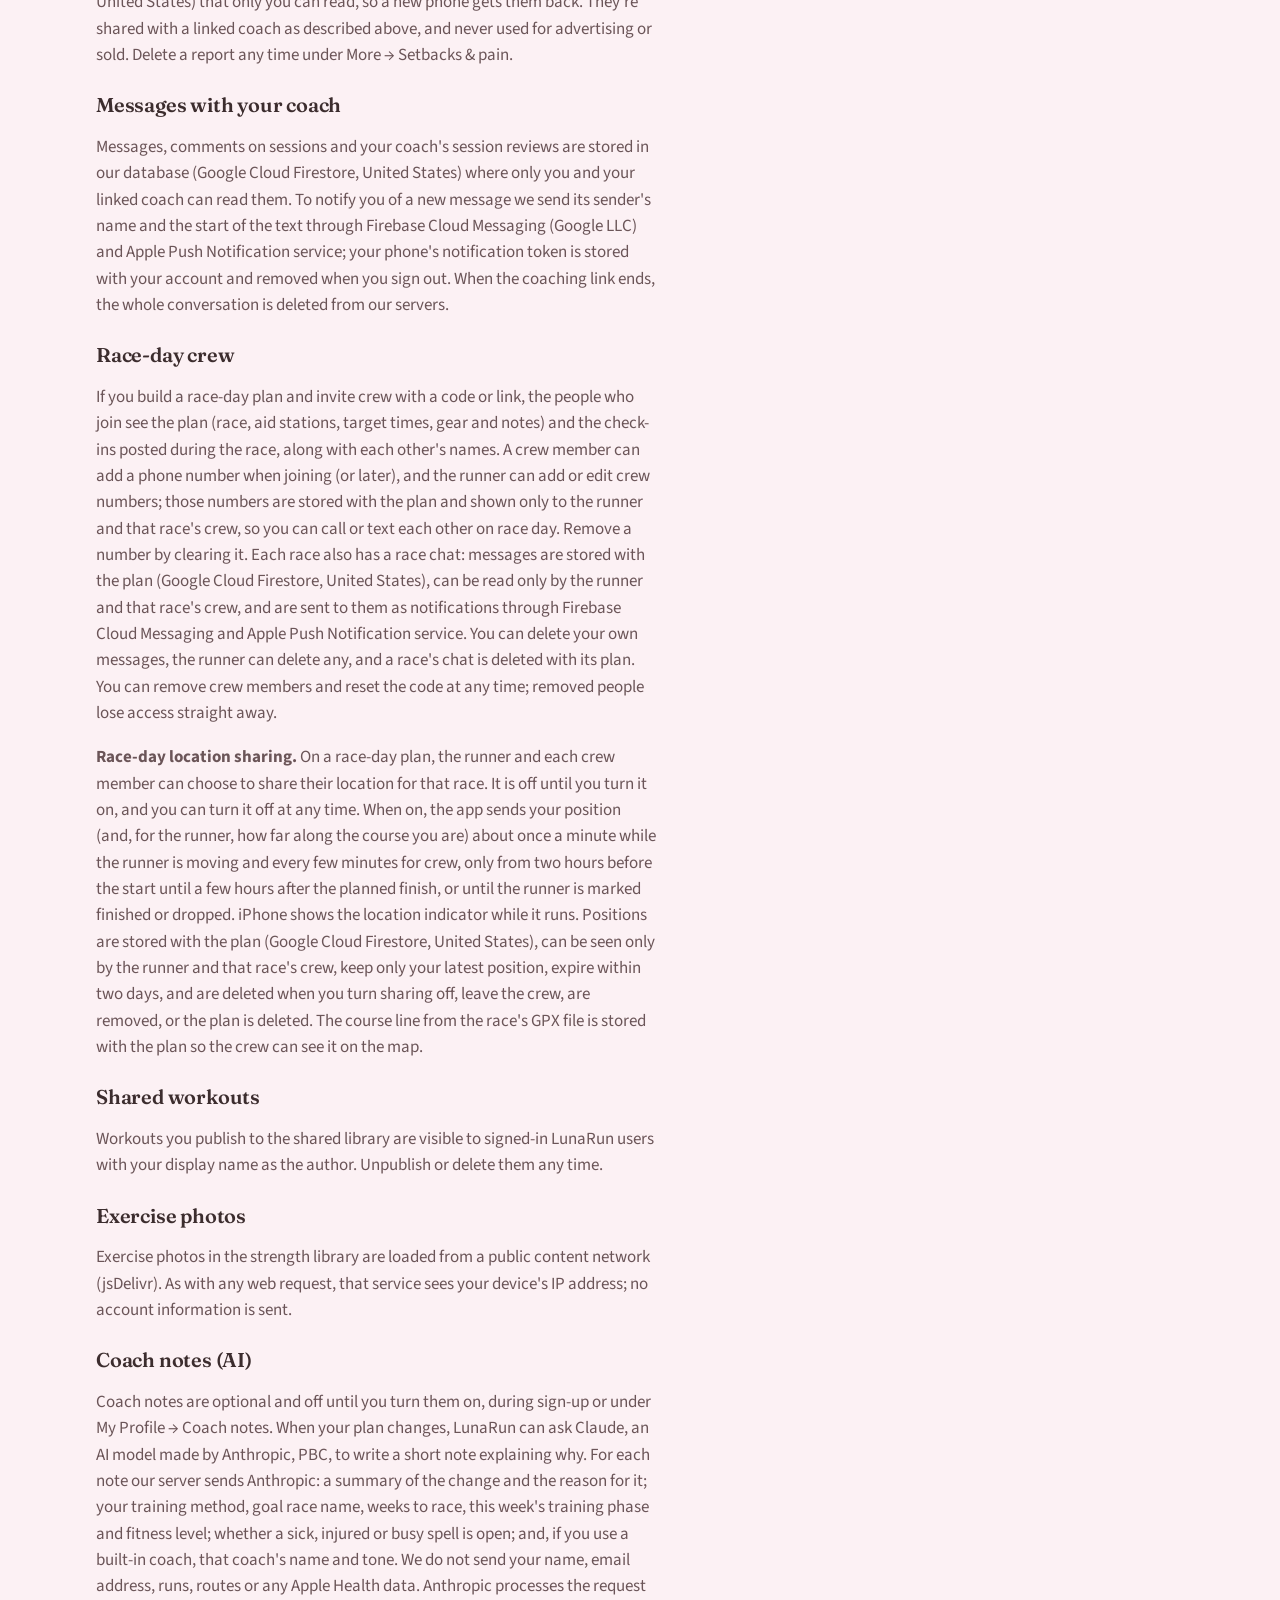
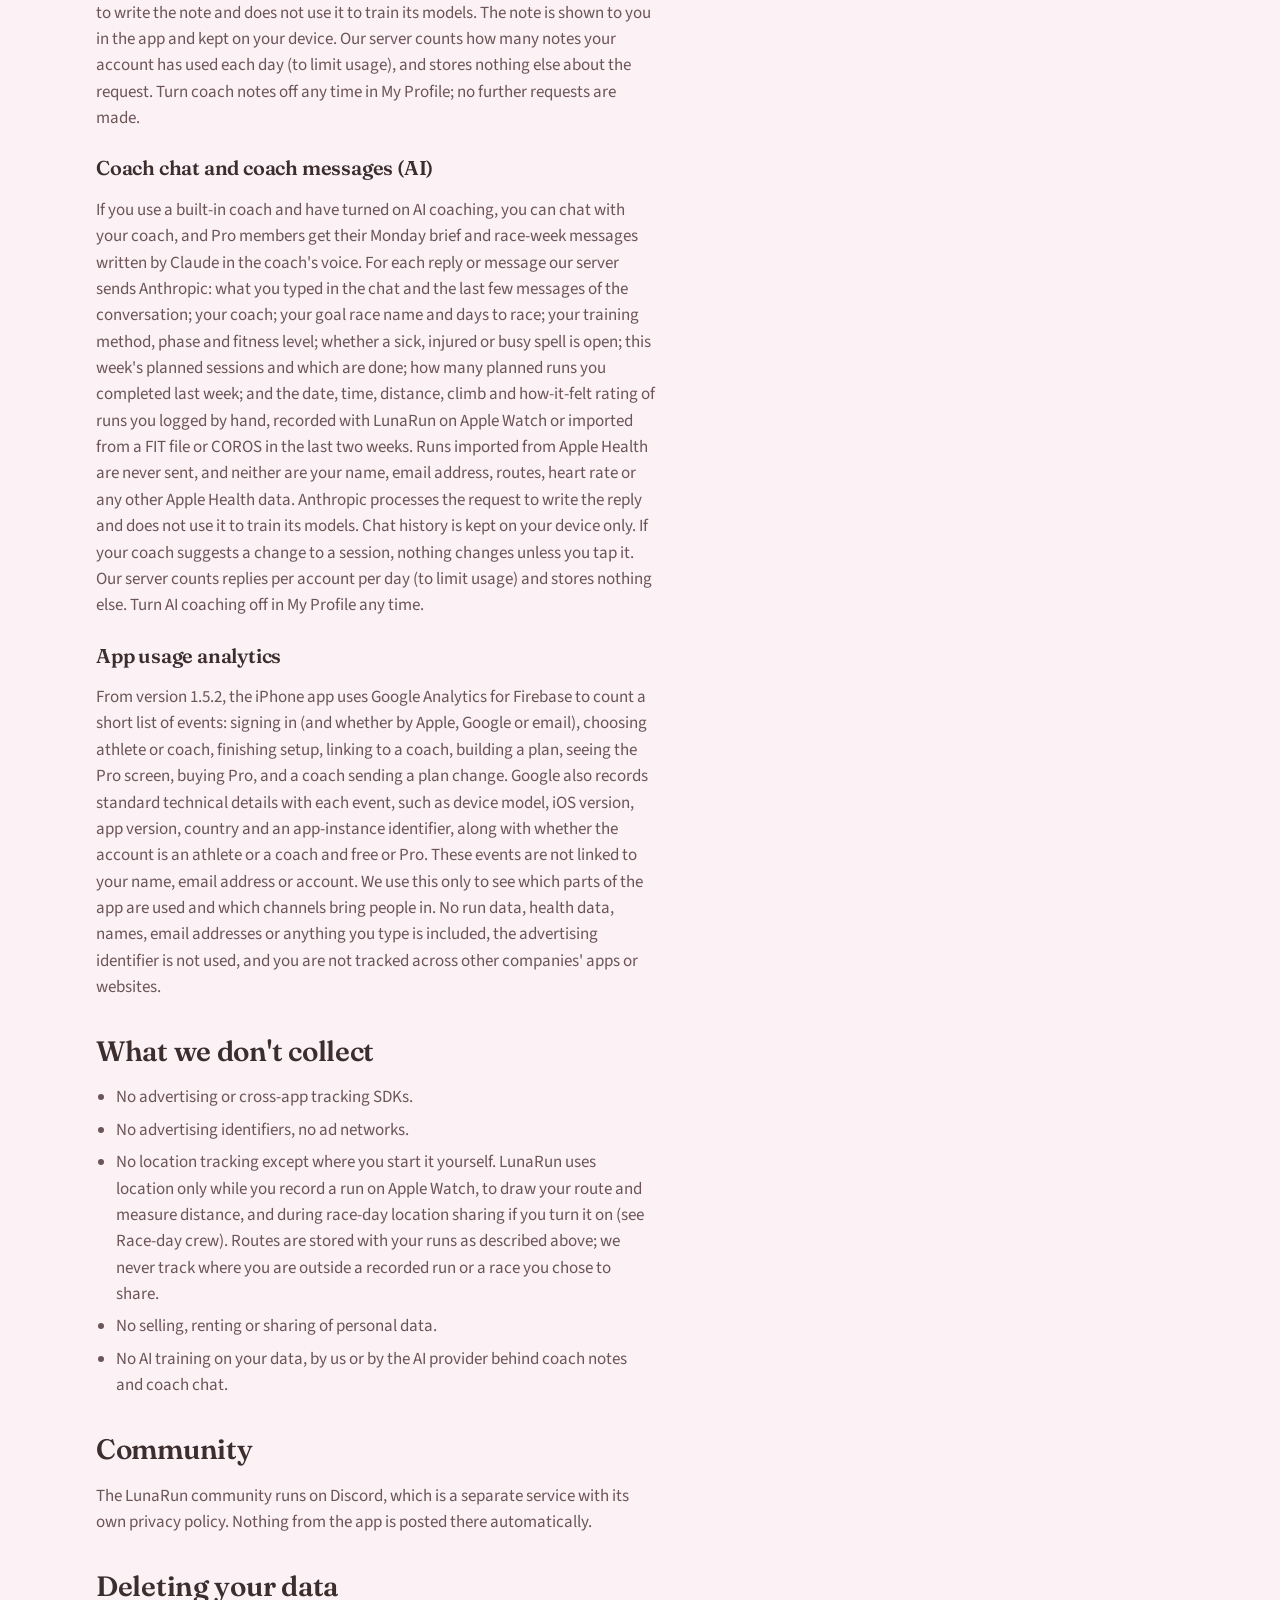
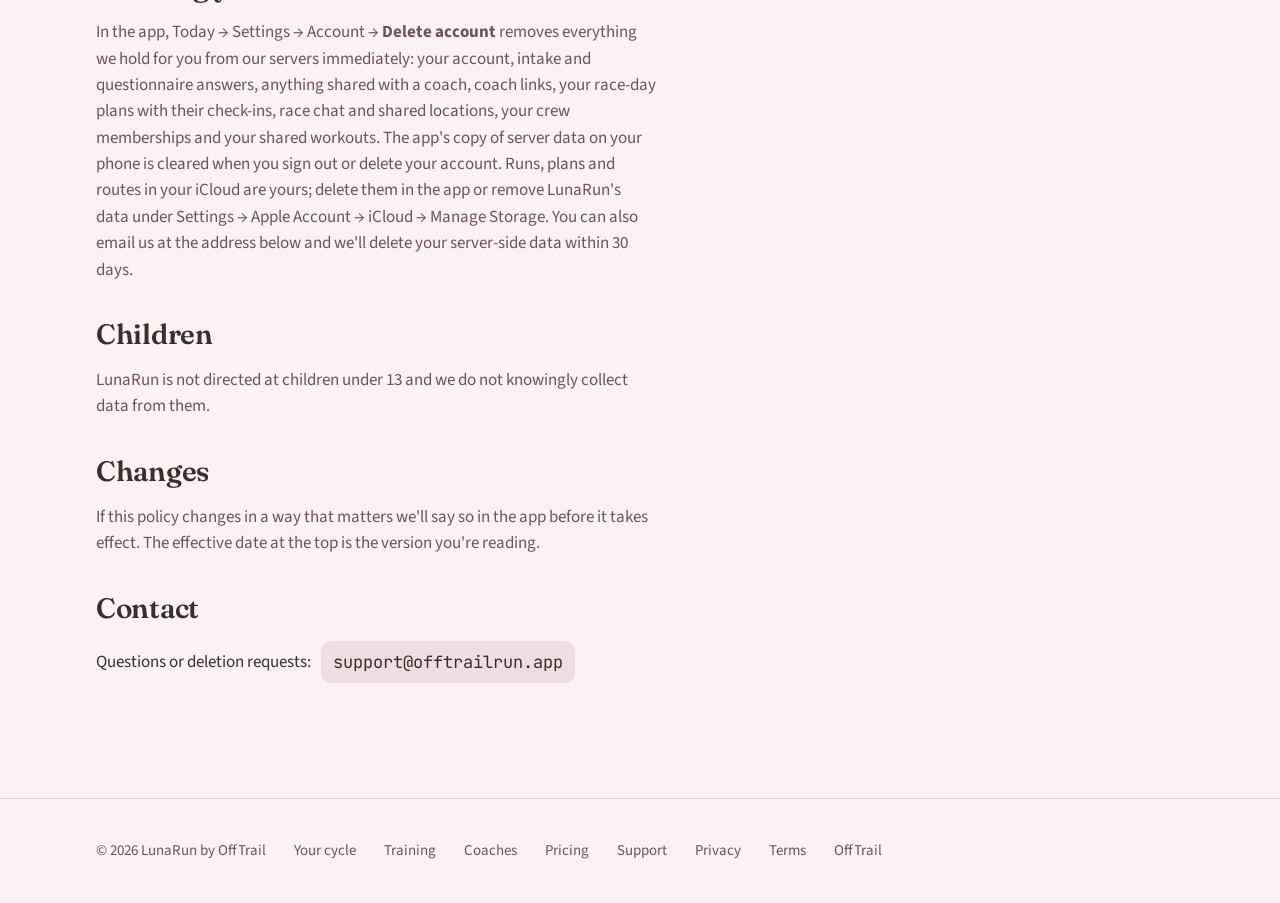
==== commit 0d128205: "Site: Great Vibes wordmark and chocolate plum ink Co-Authored-By: Claude Fable 5.2 <noreply@anthropi" ====
--- a/privacy.html
+++ b/privacy.html
@@ -11,7 +11,7 @@
 <link rel="apple-touch-icon" href="icon-180.png">
 <link rel="preconnect" href="https://fonts.googleapis.com">
 <link rel="preconnect" href="https://fonts.gstatic.com" crossorigin>
-<link rel="stylesheet" href="https://fonts.googleapis.com/css2?family=Fraunces:opsz,wght@9..144,500;9..144,600&family=Source+Sans+3:wght@400;600&family=JetBrains+Mono:wght@500;700&display=swap">
+<link rel="stylesheet" href="https://fonts.googleapis.com/css2?family=Fraunces:opsz,wght@9..144,500;9..144,600&family=Great+Vibes&family=Source+Sans+3:wght@400;600&family=JetBrains+Mono:wght@500;700&display=swap">
 <link rel="stylesheet" href="styles.css">
 </head>
 <body>
--- a/styles.css
+++ b/styles.css
@@ -7,7 +7,7 @@
    deep plum in dark. Light-first; dark follows the viewer's setting. */
 :root {
   --bg: #FCF1F4; --bg-2: #F7E4EA; --surface: #FFFFFF; --line: #EBCFD8;
-  --fg: #2A1420; --fg-2: #6B4A58; --fg-3: #94727F;
+  --fg: #3C2D2E; --fg-2: #6B5558; --fg-3: #7D686C;
   --accent: #7A2E4A; --accent-ink: #FFFFFF; --accent-soft: rgba(122, 46, 74, 0.10);
   --good: #10B981; --info: #3B82F6; --topo: rgba(122, 46, 74, 0.10);
   --display: "Fraunces", Georgia, "Times New Roman", serif;
@@ -188,3 +188,8 @@
 .byline { font-size: 14px; color: var(--fg-3); }
 .coachlist { display: grid; gap: 14px; grid-template-columns: repeat(5, minmax(0,1fr)); }
 @media (max-width: 900px) { .coachlist { grid-template-columns: repeat(2, minmax(0,1fr)); } }
+
+/* Wordmark in the logo's script (Great Vibes); ink is chocolate plum. */
+.brand { font-family: "Great Vibes", "Snell Roundhand", cursive; font-weight: 400; font-size: 34px; color: var(--accent); letter-spacing: 0; line-height: 1; }
+.brand img { border-radius: 9px; }
+.hero h1 { font-family: "Great Vibes", "Snell Roundhand", cursive; font-weight: 400; font-size: clamp(60px, 10vw, 112px); color: var(--accent); line-height: 1.05; letter-spacing: 0; }
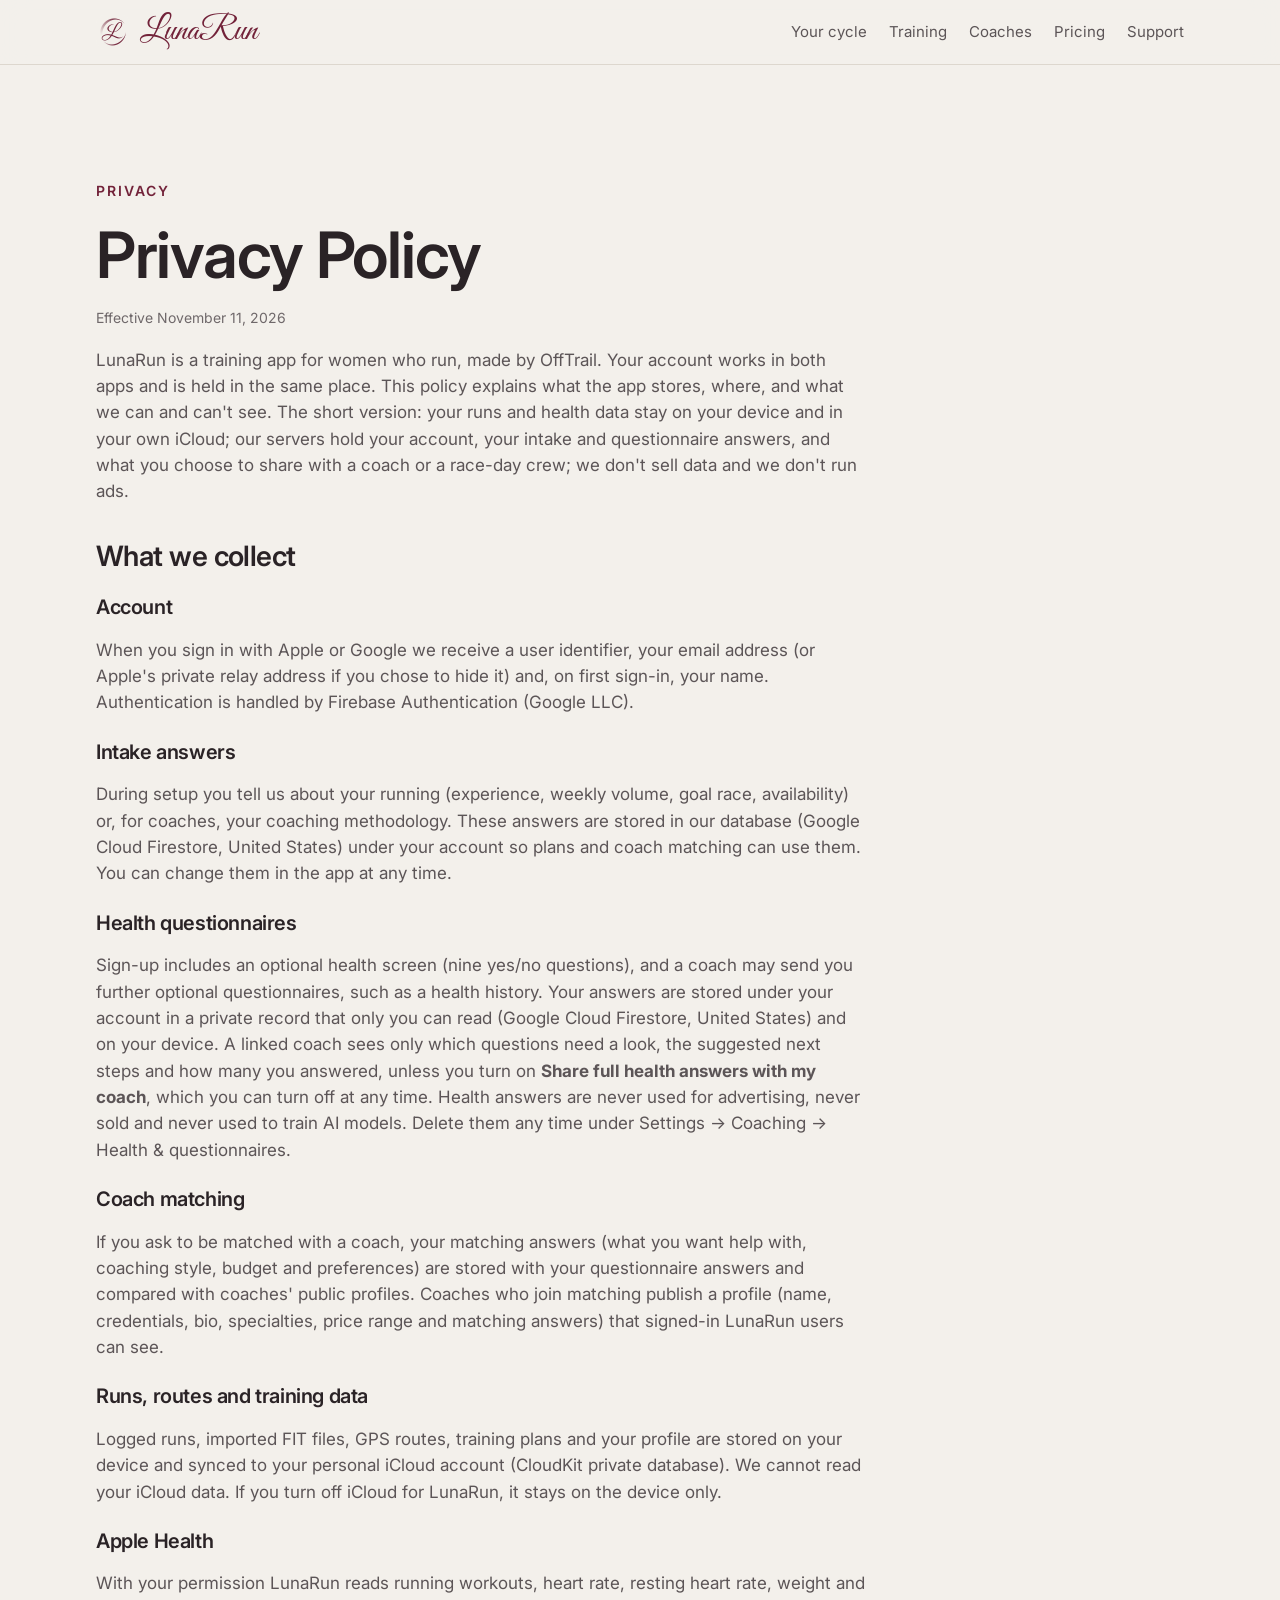
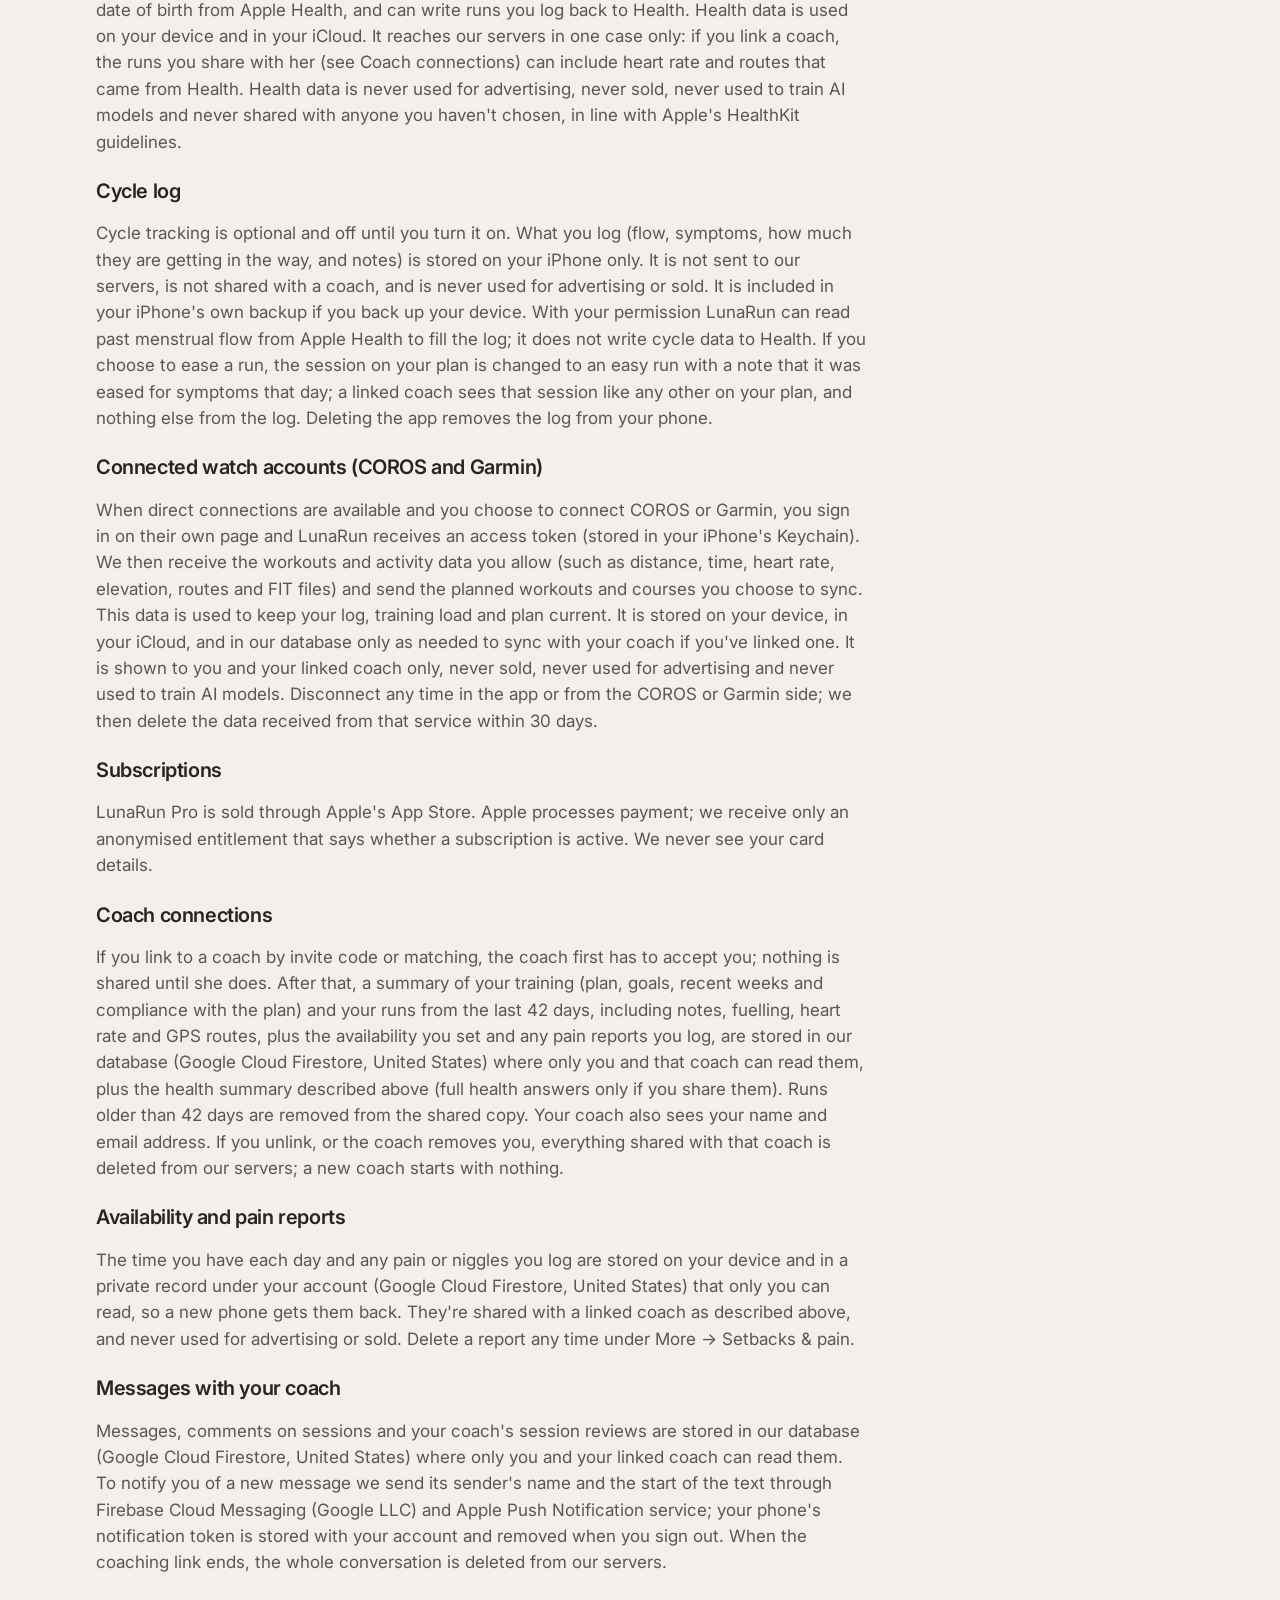
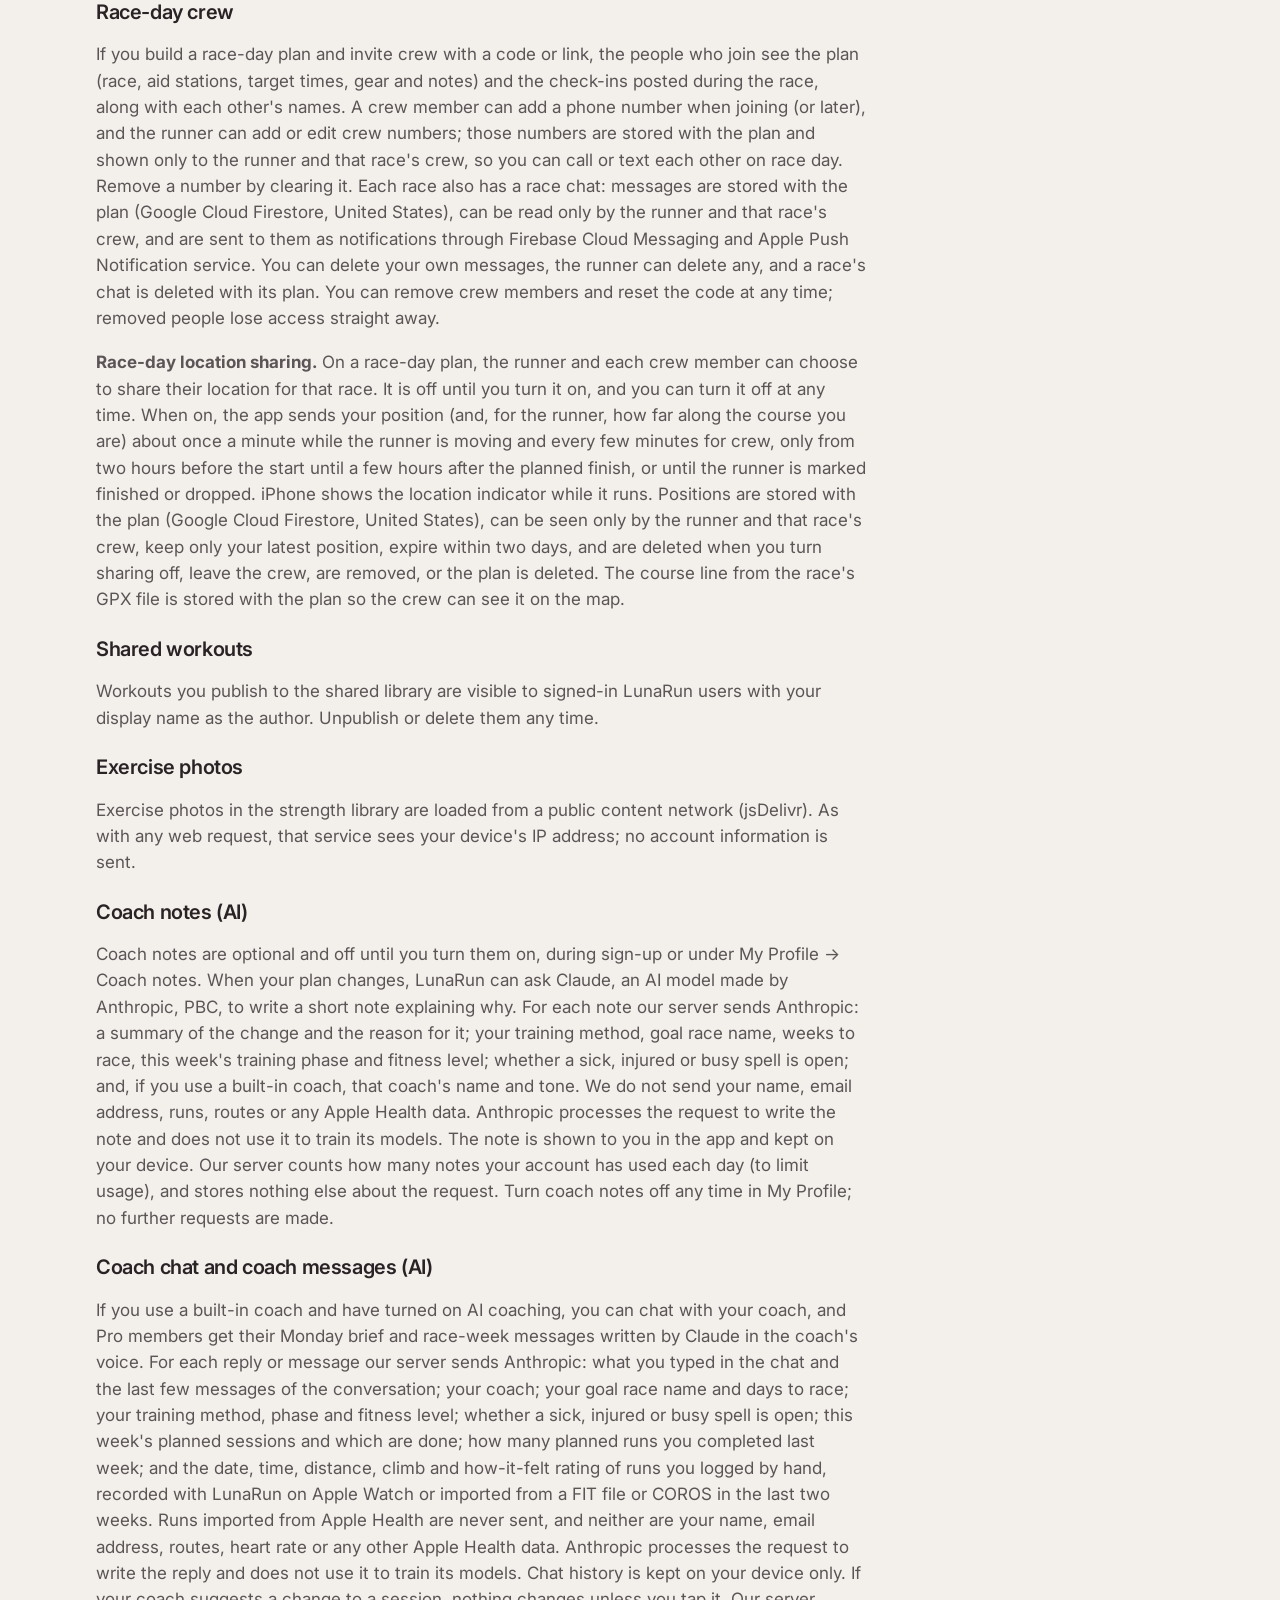
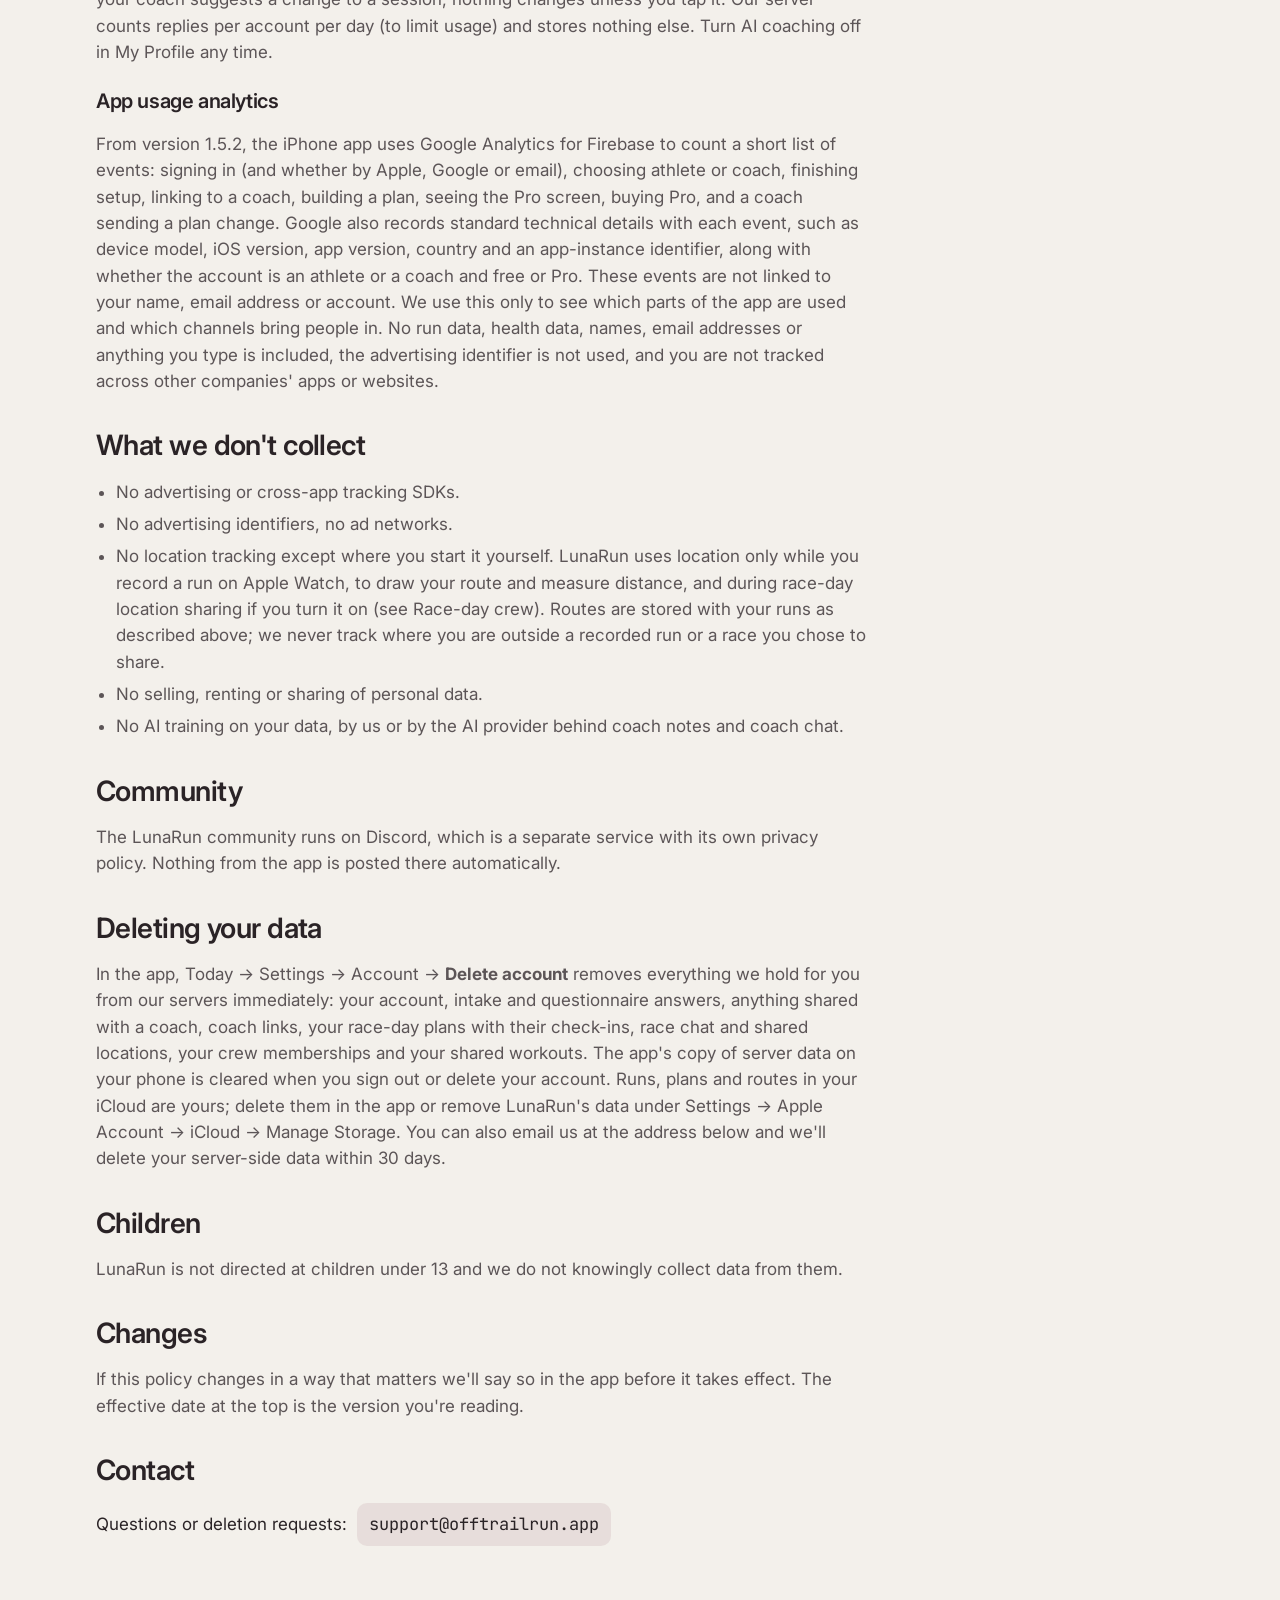
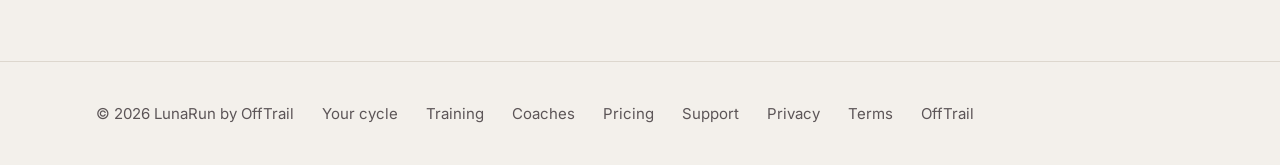
==== commit f5f8b3c8: "Stone look" ====
--- a/privacy.html
+++ b/privacy.html
@@ -11,7 +11,7 @@
 <link rel="apple-touch-icon" href="icon-180.png">
 <link rel="preconnect" href="https://fonts.googleapis.com">
 <link rel="preconnect" href="https://fonts.gstatic.com" crossorigin>
-<link rel="stylesheet" href="https://fonts.googleapis.com/css2?family=Fraunces:opsz,wght@9..144,500;9..144,600&family=Great+Vibes&family=Source+Sans+3:wght@400;600&family=JetBrains+Mono:wght@500;700&display=swap">
+<link rel="stylesheet" href="https://fonts.googleapis.com/css2?family=Inter:wght@400;600;700&family=Great+Vibes&family=JetBrains+Mono:wght@500;700&display=swap">
 <link rel="stylesheet" href="styles.css">
 </head>
 <body>
--- a/styles.css
+++ b/styles.css
@@ -3,31 +3,32 @@
    content sits in a 1120px measure, phone-first.
    Dark-first (the app is dark); a light theme follows the viewer's setting. */
 
-/* LunaRun palette, from the app's Theme: plum on blush in light, blush on
-   deep plum in dark. Light-first; dark follows the viewer's setting. */
+/* LunaRun palette, from the app's Theme (Nov 17): warm stone surfaces, the
+   logo's plum for actions, sage for data. Light-first; dark follows the
+   viewer's setting. */
 :root {
-  --bg: #FCF1F4; --bg-2: #F7E4EA; --surface: #FFFFFF; --line: #EBCFD8;
-  --fg: #3C2D2E; --fg-2: #6B5558; --fg-3: #7D686C;
-  --accent: #7A2E4A; --accent-ink: #FFFFFF; --accent-soft: rgba(122, 46, 74, 0.10);
-  --good: #10B981; --info: #3B82F6; --topo: rgba(122, 46, 74, 0.10);
-  --display: "Fraunces", Georgia, "Times New Roman", serif;
-  --body: "Source Sans 3", "Helvetica Neue", Arial, sans-serif;
+  --bg: #F3F0EB; --bg-2: #EAE6DF; --surface: #FFFFFF; --line: #DDD7CE;
+  --fg: #2A2326; --fg-2: #5C5557; --fg-3: #6F686A;
+  --accent: #722239; --accent-ink: #FFFFFF; --accent-soft: rgba(114, 34, 57, 0.09);
+  --good: #1E7A45; --info: #4F6B5A; --topo: rgba(42, 35, 38, 0.07);
+  --display: "Inter", "Helvetica Neue", Arial, sans-serif;
+  --body: "Inter", "Helvetica Neue", Arial, sans-serif;
   --mono: "JetBrains Mono", "SF Mono", Menlo, Consolas, monospace;
   --measure: 1120px; --radius: 18px;
   color-scheme: light;
 }
 @media (prefers-color-scheme: dark) {
   :root:not([data-theme="light"]) {
-    --bg: #1A0F14; --bg-2: #22141B; --surface: #2B1922; --line: #45293A;
-    --fg: #FBEFF3; --fg-2: #CDAFBB; --fg-3: #94727F;
-    --accent: #F2A7BE; --accent-ink: #2A0F1B; --accent-soft: rgba(242, 167, 190, 0.14); --topo: rgba(242, 167, 190, 0.10);
+    --bg: #171416; --bg-2: #1E1A1C; --surface: #231E21; --line: #383034;
+    --fg: #F4F0EC; --fg-2: #C4BBBF; --fg-3: #9A9195;
+    --accent: #E3A0B4; --accent-ink: #2A0F1B; --accent-soft: rgba(227, 160, 180, 0.14); --topo: rgba(255, 255, 255, 0.06);
     color-scheme: dark;
   }
 }
 :root[data-theme="dark"] {
-  --bg: #1A0F14; --bg-2: #22141B; --surface: #2B1922; --line: #45293A;
-  --fg: #FBEFF3; --fg-2: #CDAFBB; --fg-3: #94727F;
-  --accent: #F2A7BE; --accent-ink: #2A0F1B; --accent-soft: rgba(242, 167, 190, 0.14); --topo: rgba(242, 167, 190, 0.10);
+  --bg: #171416; --bg-2: #1E1A1C; --surface: #231E21; --line: #383034;
+  --fg: #F4F0EC; --fg-2: #C4BBBF; --fg-3: #9A9195;
+  --accent: #E3A0B4; --accent-ink: #2A0F1B; --accent-soft: rgba(227, 160, 180, 0.14); --topo: rgba(255, 255, 255, 0.06);
   color-scheme: dark;
 }
 
@@ -44,7 +45,7 @@
 }
 img { max-width: 100%; height: auto; display: block; }
 a { color: inherit; }
-h1, h2, h3 { font-family: var(--display); line-height: 1.08; margin: 0; text-wrap: balance; letter-spacing: -0.01em; }
+h1, h2, h3 { font-family: var(--display); line-height: 1.08; margin: 0; text-wrap: balance; letter-spacing: -0.02em; }
 h1 { font-size: clamp(40px, 7vw, 80px); font-weight: 600; }
 h2 { font-size: clamp(28px, 4.2vw, 46px); font-weight: 600; }
 h3 { font-size: 22px; font-weight: 600; }
@@ -184,7 +185,7 @@
 .moons svg { width: clamp(40px, 9vw, 76px); height: auto; }
 .moons .lit { fill: var(--accent); } .moons .dark { fill: var(--accent-soft); stroke: var(--line); }
 .hero-art { display: grid; gap: 22px; justify-items: center; }
-.hero-art img { width: min(220px, 50vw); border-radius: 48px; box-shadow: 0 30px 60px -30px rgba(122,46,74,.55); }
+.hero-art img { width: min(220px, 50vw); border-radius: 48px; box-shadow: 0 30px 60px -30px rgba(42,35,38,.35); }
 .byline { font-size: 14px; color: var(--fg-3); }
 .coachlist { display: grid; gap: 14px; grid-template-columns: repeat(5, minmax(0,1fr)); }
 @media (max-width: 900px) { .coachlist { grid-template-columns: repeat(2, minmax(0,1fr)); } }
@@ -192,4 +193,5 @@
 /* Wordmark in the logo's script (Great Vibes); ink is chocolate plum. */
 .brand { font-family: "Great Vibes", "Snell Roundhand", cursive; font-weight: 400; font-size: 34px; color: var(--accent); letter-spacing: 0; line-height: 1; }
 .brand img { border-radius: 9px; }
-.hero h1 { font-family: "Great Vibes", "Snell Roundhand", cursive; font-weight: 400; font-size: clamp(60px, 10vw, 112px); color: var(--accent); line-height: 1.05; letter-spacing: 0; }
+/* The script is for the wordmark only; the headline is set in the display face. */
+.hero h1 { font-weight: 700; letter-spacing: -0.02em; }
